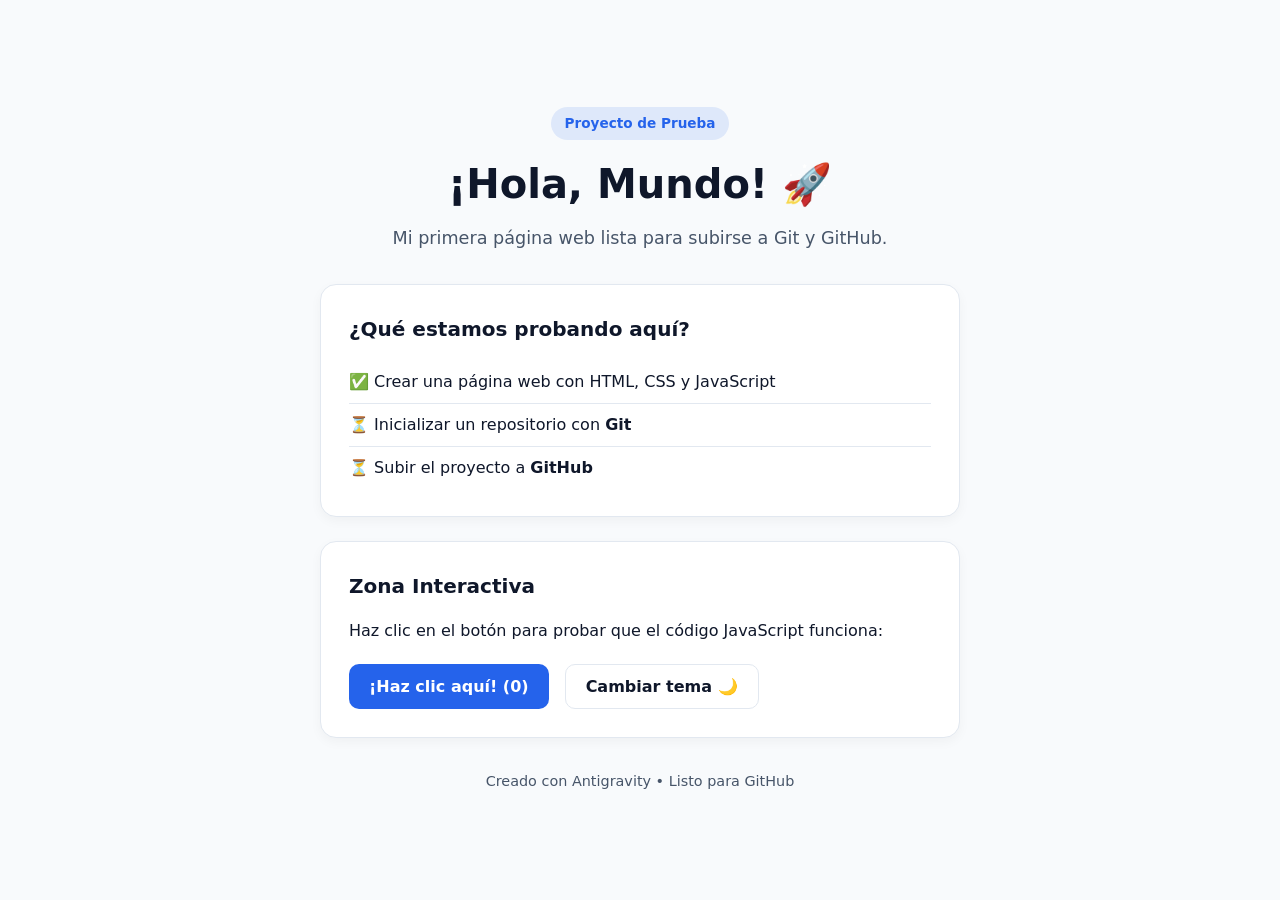
==== index.html @ d0e7d835 "Punto original: version base del proyecto" ====
<!DOCTYPE html>
<html lang="es">
<head>
    <meta charset="UTF-8">
    <meta name="viewport" content="width=device-width, initial-scale=1.0">
    <title>Mi Primera Web con GitHub</title>
    <link rel="stylesheet" href="styles.css">
</head>
<body>
    <div class="container">
        <header>
            <span class="badge">Proyecto de Prueba</span>
            <h1>¡Hola, Mundo! 🚀</h1>
            <p class="subtitle">Mi primera página web lista para subirse a Git y GitHub.</p>
        </header>

        <main>
            <div class="card">
                <h2>¿Qué estamos probando aquí?</h2>
                <ul class="checklist">
                    <li>✅ Crear una página web con HTML, CSS y JavaScript</li>
                    <li id="step-git">⏳ Inicializar un repositorio con <strong>Git</strong></li>
                    <li id="step-github">⏳ Subir el proyecto a <strong>GitHub</strong></li>
                </ul>
            </div>

            <div class="card interactive-card">
                <h2>Zona Interactiva</h2>
                <p>Haz clic en el botón para probar que el código JavaScript funciona:</p>
                <div class="counter-box">
                    <button id="click-btn" class="btn-primary">¡Haz clic aquí! (0)</button>
                    <button id="theme-btn" class="btn-secondary">Cambiar tema 🌙</button>
                </div>
                <p id="message" class="hidden"></p>
            </div>
        </main>

        <footer>
            <p>Creado con Antigravity • Listo para GitHub</p>
        </footer>
    </div>

    <script src="script.js"></script>
</body>
</html>
---- styles.css ----
:root {
    --bg-color: #f8fafc;
    --card-bg: #ffffff;
    --text-main: #0f172a;
    --text-muted: #475569;
    --accent: #2563eb;
    --accent-hover: #1d4ed8;
    --border: #e2e8f0;
}

body.dark-mode {
    --bg-color: #0f172a;
    --card-bg: #1e293b;
    --text-main: #f8fafc;
    --text-muted: #94a3b8;
    --accent: #3b82f6;
    --accent-hover: #60a5fa;
    --border: #334155;
}

* {
    box-sizing: border-box;
    margin: 0;
    padding: 0;
}

body {
    font-family: system-ui, -apple-system, BlinkMacSystemFont, 'Segoe UI', Roboto, sans-serif;
    background-color: var(--bg-color);
    color: var(--text-main);
    line-height: 1.6;
    transition: background-color 0.3s ease, color 0.3s ease;
    min-height: 100vh;
    display: flex;
    align-items: center;
    justify-content: center;
    padding: 2rem 1rem;
}

.container {
    max-width: 640px;
    width: 100%;
}

header {
    text-align: center;
    margin-bottom: 2rem;
}

.badge {
    display: inline-block;
    background-color: rgba(37, 99, 235, 0.12);
    color: var(--accent);
    font-weight: 600;
    font-size: 0.85rem;
    padding: 0.35rem 0.85rem;
    border-radius: 999px;
    margin-bottom: 0.75rem;
}

h1 {
    font-size: 2.5rem;
    margin-bottom: 0.5rem;
}

.subtitle {
    color: var(--text-muted);
    font-size: 1.1rem;
}

.card {
    background-color: var(--card-bg);
    border: 1px solid var(--border);
    border-radius: 16px;
    padding: 1.75rem;
    margin-bottom: 1.5rem;
    box-shadow: 0 4px 12px rgba(0, 0, 0, 0.04);
    transition: background-color 0.3s ease, border-color 0.3s ease;
}

h2 {
    font-size: 1.25rem;
    margin-bottom: 1rem;
}

.checklist {
    list-style: none;
}

.checklist li {
    padding: 0.5rem 0;
    border-bottom: 1px solid var(--border);
}

.checklist li:last-child {
    border-bottom: none;
}

.counter-box {
    display: flex;
    gap: 1rem;
    margin-top: 1.25rem;
    flex-wrap: wrap;
}

button {
    cursor: pointer;
    font-family: inherit;
    font-size: 1rem;
    font-weight: 600;
    padding: 0.75rem 1.25rem;
    border-radius: 10px;
    border: none;
    transition: transform 0.1s ease, background-color 0.2s ease;
}

button:active {
    transform: scale(0.97);
}

.btn-primary {
    background-color: var(--accent);
    color: #ffffff;
}

.btn-primary:hover {
    background-color: var(--accent-hover);
}

.btn-secondary {
    background-color: transparent;
    color: var(--text-main);
    border: 1px solid var(--border);
}

.btn-secondary:hover {
    background-color: rgba(148, 163, 184, 0.1);
}

#message {
    margin-top: 1rem;
    font-weight: 500;
    color: var(--accent);
}

.hidden {
    display: none;
}

footer {
    text-align: center;
    color: var(--text-muted);
    font-size: 0.9rem;
    margin-top: 2rem;
}
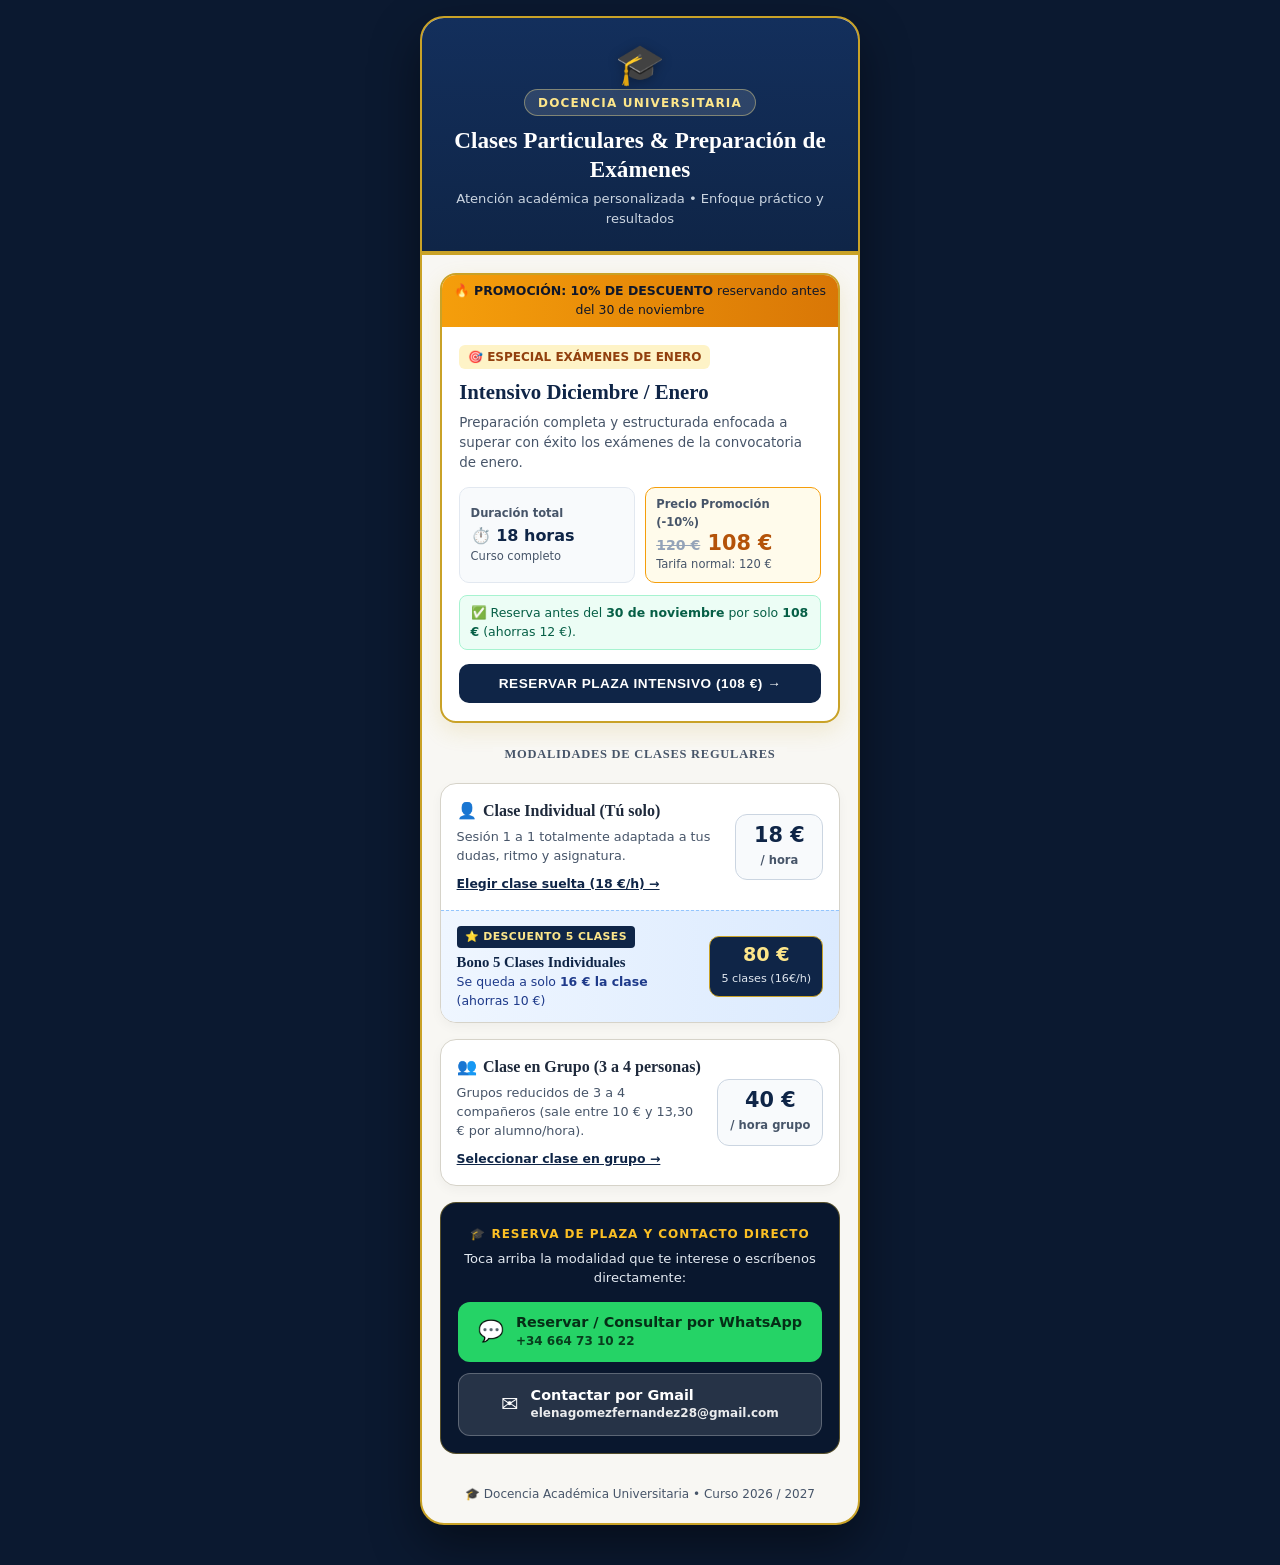
==== commit 1c4a916f: "Cartel definitivo: Intensivo Dic/Ene 120->108EUR, Bono 5 clases 80EUR, WhatsApp y Gmail" ====
--- a/index.html
+++ b/index.html
@@ -3,40 +3,135 @@
 <head>
     <meta charset="UTF-8">
     <meta name="viewport" content="width=device-width, initial-scale=1.0">
-    <title>Mi Primera Web con GitHub</title>
+    <title>Docencia Universitaria - Reserva de Clases e Intensivo Diciembre/Enero</title>
     <link rel="stylesheet" href="styles.css">
 </head>
 <body>
-    <div class="container">
-        <header>
-            <span class="badge">Proyecto de Prueba</span>
-            <h1>¡Hola, Mundo! 🚀</h1>
-            <p class="subtitle">Mi primera página web lista para subirse a Git y GitHub.</p>
+    <div class="mobile-poster">
+        <header class="academic-header">
+            <div class="cap-icon">🎓</div>
+            <div class="crest-badge">DOCENCIA UNIVERSITARIA</div>
+            <h1>Clases Particulares &amp; Preparación de Exámenes</h1>
+            <p class="header-subtitle">Atención académica personalizada • Enfoque práctico y resultados</p>
         </header>
 
-        <main>
-            <div class="card">
-                <h2>¿Qué estamos probando aquí?</h2>
-                <ul class="checklist">
-                    <li>✅ Crear una página web con HTML, CSS y JavaScript</li>
-                    <li id="step-git">⏳ Inicializar un repositorio con <strong>Git</strong></li>
-                    <li id="step-github">⏳ Subir el proyecto a <strong>GitHub</strong></li>
-                </ul>
+        <main class="poster-body">
+            <!-- OPCIÓN 1: INTENSIVO DICIEMBRE / ENERO (DESTACADO) -->
+            <section class="card featured-card" onclick="chooseModality('Curso Intensivo Diciembre/Enero (18h curso completo - 108 € con promo 10% dto.)', this)">
+                <div class="promo-ribbon">
+                    🔥 <strong>PROMOCIÓN: 10% DE DESCUENTO</strong> reservando antes del 30 de noviembre
+                </div>
+                <div class="card-inner">
+                    <span class="tag-exam">🎯 Especial Exámenes de Enero</span>
+                    <h2>Intensivo Diciembre / Enero</h2>
+                    <p class="card-desc">
+                        Preparación completa y estructurada enfocada a superar con éxito los exámenes de la convocatoria de enero.
+                    </p>
+
+                    <div class="intensive-stats">
+                        <div class="stat-box">
+                            <span class="stat-label">Duración total</span>
+                            <span class="stat-value">⏱️ 18 horas</span>
+                            <span class="stat-sub">Curso completo</span>
+                        </div>
+                        <div class="stat-box highlight-price">
+                            <span class="stat-label">Precio Promoción (-10%)</span>
+                            <div class="price-comparison">
+                                <span class="old-price">120 €</span>
+                                <span class="new-price">108 €</span>
+                            </div>
+                            <span class="stat-sub">Tarifa normal: 120 €</span>
+                        </div>
+                    </div>
+
+                    <div class="discount-note">
+                        ✅ Reserva antes del <strong>30 de noviembre</strong> por solo <strong>108 €</strong> (ahorras 12 €).
+                    </div>
+
+                    <button type="button" class="btn-reserve">
+                        Reservar Plaza Intensivo (108 €) →
+                    </button>
+                </div>
+            </section>
+
+            <div class="section-divider">
+                <span>Modalidades de Clases Regulares</span>
             </div>
 
-            <div class="card interactive-card">
-                <h2>Zona Interactiva</h2>
-                <p>Haz clic en el botón para probar que el código JavaScript funciona:</p>
-                <div class="counter-box">
-                    <button id="click-btn" class="btn-primary">¡Haz clic aquí! (0)</button>
-                    <button id="theme-btn" class="btn-secondary">Cambiar tema 🌙</button>
+            <!-- OPCIÓN 2: CLASE INDIVIDUAL + BONO 5 CLASES -->
+            <section class="card modality-card-wrapper">
+                <div class="modality-card" onclick="chooseModality('Clase Individual suelta (18 €/hora)', this.parentElement)">
+                    <div class="modality-info">
+                        <div class="modality-title">
+                            <span class="icon">👤</span>
+                            <h3>Clase Individual (Tú solo)</h3>
+                        </div>
+                        <p>Sesión 1 a 1 totalmente adaptada a tus dudas, ritmo y asignatura.</p>
+                        <span class="select-link">Elegir clase suelta (18 €/h) →</span>
+                    </div>
+                    <div class="price-badge">
+                        <span class="amount">18 €</span>
+                        <span class="per-unit">/ hora</span>
+                    </div>
                 </div>
-                <p id="message" class="hidden"></p>
-            </div>
+
+                <!-- BONO DESCUENTO 5 CLASES -->
+                <div class="pack-promo-box" onclick="chooseModality('Bono de 5 Clases Individuales por 80 € (16 €/clase)', this.parentElement)">
+                    <div class="pack-left">
+                        <span class="pack-badge">⭐ DESCUENTO 5 CLASES</span>
+                        <div class="pack-title">Bono 5 Clases Individuales</div>
+                        <div class="pack-sub">Se queda a solo <strong>16 € la clase</strong> (ahorras 10 €)</div>
+                    </div>
+                    <div class="pack-price-box">
+                        <span class="pack-total">80 €</span>
+                        <span class="pack-unit">5 clases (16€/h)</span>
+                    </div>
+                </div>
+            </section>
+
+            <!-- OPCIÓN 3: CLASE EN GRUPO -->
+            <section class="card modality-card" onclick="chooseModality('Clase en Grupo de 3 a 4 personas (40 €/hora)', this)">
+                <div class="modality-info">
+                    <div class="modality-title">
+                        <span class="icon">👥</span>
+                        <h3>Clase en Grupo (3 a 4 personas)</h3>
+                    </div>
+                    <p>Grupos reducidos de 3 a 4 compañeros (sale entre 10 € y 13,30 € por alumno/hora).</p>
+                    <span class="select-link">Seleccionar clase en grupo →</span>
+                </div>
+                <div class="price-badge">
+                    <span class="amount">40 €</span>
+                    <span class="per-unit">/ hora grupo</span>
+                </div>
+            </section>
+
+            <!-- ZONA DE CONTACTO DIRECTO (WHATSAPP Y GMAIL) -->
+            <section class="contact-box" id="contact-section">
+                <div class="contact-header">
+                    <span class="contact-eyebrow">🎓 Reserva de plaza y contacto directo</span>
+                    <p id="selected-modality-text">Toca arriba la modalidad que te interese o escríbenos directamente:</p>
+                </div>
+
+                <a id="whatsapp-btn" href="https://wa.me/34664731022?text=Hola%20Elena,%20he%20escaneado%20el%20c%C3%B3digo%20QR%20y%20quiero%20informaci%C3%B3n%20sobre%20las%20clases." target="_blank" rel="noopener noreferrer" class="btn-contact btn-whatsapp">
+                    <span class="btn-icon">💬</span>
+                    <div>
+                        <div class="btn-main-text">Reservar / Consultar por WhatsApp</div>
+                        <div class="btn-sub-text">+34 664 73 10 22</div>
+                    </div>
+                </a>
+
+                <a id="gmail-btn" href="mailto:elenagomezfernandez28@gmail.com?subject=Reserva%20de%20Clases%20Universitarias&body=Hola%20Elena,%20he%20escaneado%20el%20c%C3%B3digo%20QR%20y%20me%20gustar%C3%ADa%20solicitar%20informaci%C3%B3n%20sobre%20las%20clases." class="btn-contact btn-gmail">
+                    <span class="btn-icon">✉️</span>
+                    <div>
+                        <div class="btn-main-text">Contactar por Gmail</div>
+                        <div class="btn-sub-text">elenagomezfernandez28@gmail.com</div>
+                    </div>
+                </a>
+            </section>
         </main>
 
-        <footer>
-            <p>Creado con Antigravity • Listo para GitHub</p>
+        <footer class="academic-footer">
+            <p>🎓 Docencia Académica Universitaria • Curso 2026 / 2027</p>
         </footer>
     </div>
 
--- a/styles.css
+++ b/styles.css
@@ -1,21 +1,14 @@
 :root {
-    --bg-color: #f8fafc;
+    --primary-academic: #0f2547;
+    --primary-dark: #09172e;
+    --gold-accent: #c9a227;
+    --gold-light: #fef3c7;
+    --bg-page: #0b1930;
+    --bg-poster: #f8f7f3;
     --card-bg: #ffffff;
-    --text-main: #0f172a;
+    --text-main: #1e293b;
     --text-muted: #475569;
-    --accent: #2563eb;
-    --accent-hover: #1d4ed8;
-    --border: #e2e8f0;
-}
-
-body.dark-mode {
-    --bg-color: #0f172a;
-    --card-bg: #1e293b;
-    --text-main: #f8fafc;
-    --text-muted: #94a3b8;
-    --accent: #3b82f6;
-    --accent-hover: #60a5fa;
-    --border: #334155;
+    --border-color: #d6d3c9;
 }
 
 * {
@@ -25,131 +18,436 @@
 }
 
 body {
-    font-family: system-ui, -apple-system, BlinkMacSystemFont, 'Segoe UI', Roboto, sans-serif;
-    background-color: var(--bg-color);
+    font-family: 'Segoe UI', system-ui, -apple-system, sans-serif;
+    background-color: var(--bg-page);
     color: var(--text-main);
-    line-height: 1.6;
-    transition: background-color 0.3s ease, color 0.3s ease;
+    line-height: 1.5;
+    padding: 1rem 0.5rem 2.5rem;
     min-height: 100vh;
+}
+
+/* Contenedor tipo cartel móvil */
+.mobile-poster {
+    max-width: 440px;
+    margin: 0 auto;
+    background-color: var(--bg-poster);
+    border-radius: 24px;
+    overflow: hidden;
+    box-shadow: 0 20px 50px rgba(0, 0, 0, 0.45);
+    border: 2px solid var(--gold-accent);
+}
+
+.academic-header {
+    background: linear-gradient(180deg, #132f5c 0%, #0f2547 100%);
+    color: #ffffff;
+    text-align: center;
+    padding: 1.6rem 1.25rem 1.4rem;
+    border-bottom: 4px solid var(--gold-accent);
+}
+
+.cap-icon {
+    font-size: 2.5rem;
+    line-height: 1;
+    margin-bottom: 0.35rem;
+    filter: drop-shadow(0 2px 6px rgba(0,0,0,0.3));
+}
+
+.crest-badge {
+    display: inline-block;
+    background: rgba(255, 255, 255, 0.12);
+    border: 1px solid rgba(253, 230, 138, 0.4);
+    color: #fde68a;
+    font-size: 0.75rem;
+    font-weight: 700;
+    letter-spacing: 0.1em;
+    padding: 0.22rem 0.8rem;
+    border-radius: 999px;
+    margin-bottom: 0.6rem;
+}
+
+.academic-header h1 {
+    font-family: Georgia, 'Times New Roman', serif;
+    font-size: 1.45rem;
+    line-height: 1.25;
+    margin-bottom: 0.35rem;
+}
+
+.header-subtitle {
+    font-size: 0.82rem;
+    color: #cbd5e1;
+}
+
+.poster-body {
+    padding: 1.1rem;
+    display: flex;
+    flex-direction: column;
+    gap: 1rem;
+}
+
+.card {
+    background: var(--card-bg);
+    border-radius: 16px;
+    border: 1px solid var(--border-color);
+    box-shadow: 0 4px 12px rgba(0, 0, 0, 0.04);
+    overflow: hidden;
+    transition: transform 0.15s ease, box-shadow 0.2s ease, border-color 0.2s ease;
+}
+
+.card.selected-card {
+    border: 2px solid var(--primary-academic);
+    box-shadow: 0 0 0 3px rgba(15, 37, 71, 0.22);
+}
+
+.featured-card {
+    border: 2px solid var(--gold-accent);
+    box-shadow: 0 8px 22px rgba(201, 162, 39, 0.16);
+    cursor: pointer;
+}
+
+.promo-ribbon {
+    background: linear-gradient(90deg, #f59e0b, #d97706);
+    color: #0f172a;
+    font-size: 0.78rem;
+    text-align: center;
+    padding: 0.45rem 0.75rem;
+}
+
+.card-inner {
+    padding: 1.1rem;
+}
+
+.tag-exam {
+    display: inline-block;
+    background: var(--gold-light);
+    color: #92400e;
+    font-size: 0.75rem;
+    font-weight: 700;
+    text-transform: uppercase;
+    padding: 0.2rem 0.55rem;
+    border-radius: 6px;
+    margin-bottom: 0.4rem;
+}
+
+.featured-card h2 {
+    font-family: Georgia, 'Times New Roman', serif;
+    font-size: 1.3rem;
+    color: var(--primary-academic);
+    margin-bottom: 0.35rem;
+}
+
+.card-desc {
+    font-size: 0.84rem;
+    color: var(--text-muted);
+    margin-bottom: 0.85rem;
+}
+
+.intensive-stats {
+    display: grid;
+    grid-template-columns: 1fr 1fr;
+    gap: 0.6rem;
+    margin-bottom: 0.75rem;
+}
+
+.stat-box {
+    background: #f8fafc;
+    border: 1px solid #e2e8f0;
+    border-radius: 10px;
+    padding: 0.55rem 0.65rem;
+    display: flex;
+    flex-direction: column;
+    justify-content: center;
+}
+
+.stat-box.highlight-price {
+    background: #fffbeb;
+    border-color: #f59e0b;
+}
+
+.stat-label {
+    display: block;
+    font-size: 0.72rem;
+    color: var(--text-muted);
+    font-weight: 600;
+}
+
+.stat-value {
+    font-size: 1rem;
+    font-weight: 800;
+    color: var(--primary-academic);
+    margin-top: 0.1rem;
+}
+
+.stat-sub {
+    font-size: 0.72rem;
+    color: var(--text-muted);
+}
+
+.price-comparison {
+    display: flex;
+    align-items: baseline;
+    gap: 0.45rem;
+    margin-top: 0.05rem;
+}
+
+.old-price {
+    font-size: 0.88rem;
+    color: #94a3b8;
+    text-decoration: line-through;
+    font-weight: 600;
+}
+
+.new-price {
+    font-size: 1.3rem;
+    font-weight: 900;
+    color: #b45309;
+    line-height: 1.1;
+}
+
+.discount-note {
+    background: #ecfdf5;
+    border: 1px solid #a7f3d0;
+    color: #065f46;
+    font-size: 0.78rem;
+    padding: 0.5rem 0.65rem;
+    border-radius: 8px;
+    margin-bottom: 0.85rem;
+}
+
+.btn-reserve {
+    width: 100%;
+    background-color: var(--primary-academic);
+    color: #ffffff;
+    border: none;
+    border-radius: 10px;
+    padding: 0.75rem 1rem;
+    font-size: 0.85rem;
+    font-weight: 700;
+    text-transform: uppercase;
+    letter-spacing: 0.04em;
+    cursor: pointer;
+}
+
+.section-divider {
+    text-align: center;
+    margin: 0.15rem 0;
+}
+
+.section-divider span {
+    background: var(--bg-poster);
+    padding: 0 0.75rem;
+    font-family: Georgia, serif;
+    font-size: 0.78rem;
+    font-weight: 700;
+    text-transform: uppercase;
+    letter-spacing: 0.06em;
+    color: var(--text-muted);
+}
+
+.modality-card-wrapper {
+    display: flex;
+    flex-direction: column;
+}
+
+.modality-card {
+    padding: 0.95rem 1rem;
+    display: flex;
+    align-items: center;
+    justify-content: space-between;
+    gap: 0.85rem;
+    cursor: pointer;
+}
+
+.modality-title {
+    display: flex;
+    align-items: center;
+    gap: 0.4rem;
+    margin-bottom: 0.2rem;
+}
+
+.modality-title h3 {
+    font-family: Georgia, 'Times New Roman', serif;
+    font-size: 1rem;
+    color: var(--text-main);
+}
+
+.modality-info p {
+    font-size: 0.8rem;
+    color: var(--text-muted);
+    margin-bottom: 0.35rem;
+}
+
+.select-link {
+    font-size: 0.78rem;
+    font-weight: 700;
+    color: var(--primary-academic);
+    text-decoration: underline;
+}
+
+.price-badge {
+    background: #f8fafc;
+    border: 1px solid #cbd5e1;
+    border-radius: 12px;
+    padding: 0.55rem 0.75rem;
+    text-align: center;
+    min-width: 88px;
+    flex-shrink: 0;
+}
+
+.price-badge .amount {
+    display: block;
+    font-size: 1.3rem;
+    font-weight: 800;
+    color: var(--primary-academic);
+    line-height: 1.1;
+}
+
+.price-badge .per-unit {
+    font-size: 0.72rem;
+    color: var(--text-muted);
+    font-weight: 600;
+}
+
+/* Bono 5 clases por 80€ (16€/clase) */
+.pack-promo-box {
+    background: linear-gradient(90deg, #eff6ff 0%, #dbeafe 100%);
+    border-top: 1px dashed #93c5fd;
+    padding: 0.75rem 1rem;
+    display: flex;
+    align-items: center;
+    justify-content: space-between;
+    gap: 0.75rem;
+    cursor: pointer;
+    transition: background-color 0.2s ease;
+}
+
+.pack-promo-box:hover {
+    background: #dbeafe;
+}
+
+.pack-badge {
+    display: inline-block;
+    background: var(--primary-academic);
+    color: #fde68a;
+    font-size: 0.68rem;
+    font-weight: 800;
+    padding: 0.15rem 0.5rem;
+    border-radius: 4px;
+    letter-spacing: 0.04em;
+    margin-bottom: 0.2rem;
+}
+
+.pack-title {
+    font-family: Georgia, serif;
+    font-size: 0.92rem;
+    font-weight: 700;
+    color: var(--primary-academic);
+}
+
+.pack-sub {
+    font-size: 0.78rem;
+    color: #1e3a8a;
+}
+
+.pack-price-box {
+    background: var(--primary-academic);
+    color: #ffffff;
+    border-radius: 10px;
+    padding: 0.45rem 0.7rem;
+    text-align: center;
+    min-width: 88px;
+    flex-shrink: 0;
+    border: 1px solid var(--gold-accent);
+}
+
+.pack-total {
+    display: block;
+    font-size: 1.2rem;
+    font-weight: 800;
+    color: #fde68a;
+    line-height: 1.1;
+}
+
+.pack-unit {
+    font-size: 0.7rem;
+    color: #e2e8f0;
+}
+
+/* Caja de Contacto */
+.contact-box {
+    background: var(--primary-dark);
+    color: #ffffff;
+    border-radius: 16px;
+    padding: 1.1rem;
+    display: flex;
+    flex-direction: column;
+    gap: 0.65rem;
+    border: 1px solid rgba(201, 162, 39, 0.4);
+}
+
+.contact-header {
+    text-align: center;
+    margin-bottom: 0.2rem;
+}
+
+.contact-eyebrow {
+    font-size: 0.75rem;
+    font-weight: 700;
+    text-transform: uppercase;
+    letter-spacing: 0.08em;
+    color: #fbbf24;
+}
+
+#selected-modality-text {
+    font-size: 0.82rem;
+    color: #e2e8f0;
+    margin-top: 0.25rem;
+}
+
+.btn-contact {
     display: flex;
     align-items: center;
     justify-content: center;
-    padding: 2rem 1rem;
-}
-
-.container {
-    max-width: 640px;
-    width: 100%;
-}
-
-header {
-    text-align: center;
-    margin-bottom: 2rem;
-}
-
-.badge {
-    display: inline-block;
-    background-color: rgba(37, 99, 235, 0.12);
-    color: var(--accent);
+    gap: 0.75rem;
+    text-decoration: none;
+    padding: 0.8rem 1rem;
+    border-radius: 12px;
+    transition: transform 0.1s ease;
+}
+
+.btn-contact:active {
+    transform: scale(0.98);
+}
+
+.btn-whatsapp {
+    background: #25D366;
+    color: #052e16;
+    font-weight: 800;
+}
+
+.btn-gmail {
+    background: rgba(255, 255, 255, 0.12);
+    color: #ffffff;
+    border: 1px solid rgba(255, 255, 255, 0.25);
     font-weight: 600;
-    font-size: 0.85rem;
-    padding: 0.35rem 0.85rem;
-    border-radius: 999px;
-    margin-bottom: 0.75rem;
-}
-
-h1 {
-    font-size: 2.5rem;
-    margin-bottom: 0.5rem;
-}
-
-.subtitle {
-    color: var(--text-muted);
-    font-size: 1.1rem;
-}
-
-.card {
-    background-color: var(--card-bg);
-    border: 1px solid var(--border);
-    border-radius: 16px;
-    padding: 1.75rem;
-    margin-bottom: 1.5rem;
-    box-shadow: 0 4px 12px rgba(0, 0, 0, 0.04);
-    transition: background-color 0.3s ease, border-color 0.3s ease;
-}
-
-h2 {
-    font-size: 1.25rem;
-    margin-bottom: 1rem;
-}
-
-.checklist {
-    list-style: none;
-}
-
-.checklist li {
-    padding: 0.5rem 0;
-    border-bottom: 1px solid var(--border);
-}
-
-.checklist li:last-child {
-    border-bottom: none;
-}
-
-.counter-box {
-    display: flex;
-    gap: 1rem;
-    margin-top: 1.25rem;
-    flex-wrap: wrap;
-}
-
-button {
-    cursor: pointer;
-    font-family: inherit;
-    font-size: 1rem;
-    font-weight: 600;
-    padding: 0.75rem 1.25rem;
-    border-radius: 10px;
-    border: none;
-    transition: transform 0.1s ease, background-color 0.2s ease;
-}
-
-button:active {
-    transform: scale(0.97);
-}
-
-.btn-primary {
-    background-color: var(--accent);
-    color: #ffffff;
-}
-
-.btn-primary:hover {
-    background-color: var(--accent-hover);
-}
-
-.btn-secondary {
-    background-color: transparent;
-    color: var(--text-main);
-    border: 1px solid var(--border);
-}
-
-.btn-secondary:hover {
-    background-color: rgba(148, 163, 184, 0.1);
-}
-
-#message {
-    margin-top: 1rem;
-    font-weight: 500;
-    color: var(--accent);
-}
-
-.hidden {
-    display: none;
-}
-
-footer {
-    text-align: center;
-    color: var(--text-muted);
+}
+
+.btn-icon {
+    font-size: 1.3rem;
+}
+
+.btn-main-text {
     font-size: 0.9rem;
-    margin-top: 2rem;
-}
+    line-height: 1.2;
+}
+
+.btn-sub-text {
+    font-size: 0.75rem;
+    opacity: 0.9;
+}
+
+.academic-footer {
+    text-align: center;
+    font-size: 0.75rem;
+    color: var(--text-muted);
+    padding: 0.85rem 1rem 1.25rem;
+}
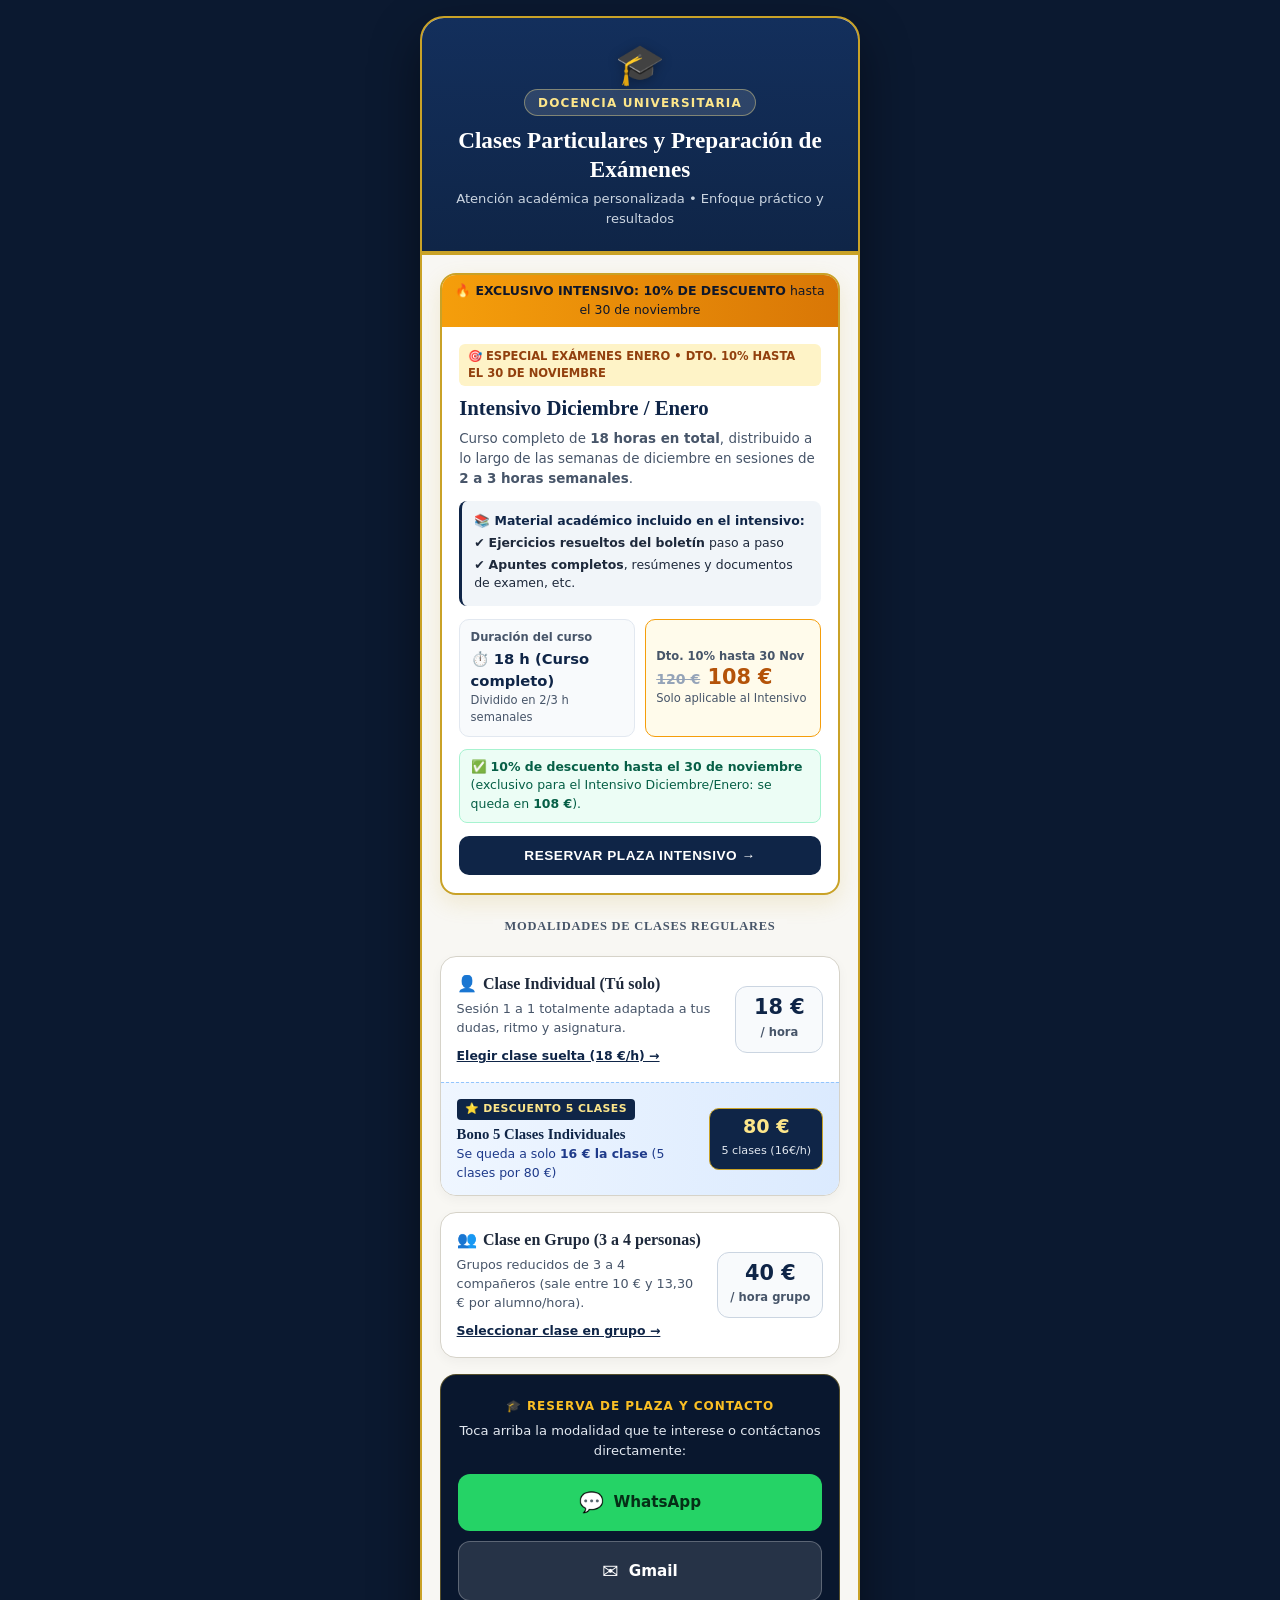
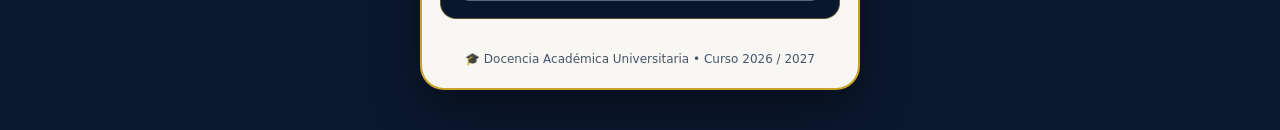
==== commit 888ee8c1: "Actualizado texto del cartel: y normal, 10% exclusivo intensivo con detalles y botones limpios" ====
--- a/index.html
+++ b/index.html
@@ -3,7 +3,7 @@
 <head>
     <meta charset="UTF-8">
     <meta name="viewport" content="width=device-width, initial-scale=1.0">
-    <title>Docencia Universitaria - Reserva de Clases e Intensivo Diciembre/Enero</title>
+    <title>Docencia Universitaria - Clases Particulares y Preparación de Exámenes</title>
     <link rel="stylesheet" href="styles.css">
 </head>
 <body>
@@ -11,45 +11,53 @@
         <header class="academic-header">
             <div class="cap-icon">🎓</div>
             <div class="crest-badge">DOCENCIA UNIVERSITARIA</div>
-            <h1>Clases Particulares &amp; Preparación de Exámenes</h1>
+            <h1>Clases Particulares y Preparación de Exámenes</h1>
             <p class="header-subtitle">Atención académica personalizada • Enfoque práctico y resultados</p>
         </header>
 
         <main class="poster-body">
             <!-- OPCIÓN 1: INTENSIVO DICIEMBRE / ENERO (DESTACADO) -->
-            <section class="card featured-card" onclick="chooseModality('Curso Intensivo Diciembre/Enero (18h curso completo - 108 € con promo 10% dto.)', this)">
+            <section class="card featured-card" onclick="chooseModality('Curso Intensivo Diciembre/Enero (18h curso completo - 108 € con dto. 10%)', this)">
                 <div class="promo-ribbon">
-                    🔥 <strong>PROMOCIÓN: 10% DE DESCUENTO</strong> reservando antes del 30 de noviembre
+                    🔥 <strong>EXCLUSIVO INTENSIVO: 10% DE DESCUENTO</strong> hasta el 30 de noviembre
                 </div>
                 <div class="card-inner">
-                    <span class="tag-exam">🎯 Especial Exámenes de Enero</span>
+                    <span class="tag-exam">🎯 Especial Exámenes Enero • Dto. 10% hasta el 30 de noviembre</span>
                     <h2>Intensivo Diciembre / Enero</h2>
                     <p class="card-desc">
-                        Preparación completa y estructurada enfocada a superar con éxito los exámenes de la convocatoria de enero.
+                        Curso completo de <strong>18 horas en total</strong>, distribuido a lo largo de las semanas de diciembre en sesiones de <strong>2 a 3 horas semanales</strong>.
                     </p>
+
+                    <div class="included-material">
+                        <div class="material-title">📚 Material académico incluido en el intensivo:</div>
+                        <ul class="material-list">
+                            <li>✔️ <strong>Ejercicios resueltos del boletín</strong> paso a paso</li>
+                            <li>✔️ <strong>Apuntes completos</strong>, resúmenes y documentos de examen, etc.</li>
+                        </ul>
+                    </div>
 
                     <div class="intensive-stats">
                         <div class="stat-box">
-                            <span class="stat-label">Duración total</span>
-                            <span class="stat-value">⏱️ 18 horas</span>
-                            <span class="stat-sub">Curso completo</span>
+                            <span class="stat-label">Duración del curso</span>
+                            <span class="stat-value">⏱️ 18 h (Curso completo)</span>
+                            <span class="stat-sub">Dividido en 2/3 h semanales</span>
                         </div>
                         <div class="stat-box highlight-price">
-                            <span class="stat-label">Precio Promoción (-10%)</span>
+                            <span class="stat-label">Dto. 10% hasta 30 Nov</span>
                             <div class="price-comparison">
                                 <span class="old-price">120 €</span>
                                 <span class="new-price">108 €</span>
                             </div>
-                            <span class="stat-sub">Tarifa normal: 120 €</span>
+                            <span class="stat-sub">Solo aplicable al Intensivo</span>
                         </div>
                     </div>
 
                     <div class="discount-note">
-                        ✅ Reserva antes del <strong>30 de noviembre</strong> por solo <strong>108 €</strong> (ahorras 12 €).
+                        ✅ <strong>10% de descuento hasta el 30 de noviembre</strong> (exclusivo para el Intensivo Diciembre/Enero: se queda en <strong>108 €</strong>).
                     </div>
 
                     <button type="button" class="btn-reserve">
-                        Reservar Plaza Intensivo (108 €) →
+                        Reservar Plaza Intensivo →
                     </button>
                 </div>
             </section>
@@ -80,7 +88,7 @@
                     <div class="pack-left">
                         <span class="pack-badge">⭐ DESCUENTO 5 CLASES</span>
                         <div class="pack-title">Bono 5 Clases Individuales</div>
-                        <div class="pack-sub">Se queda a solo <strong>16 € la clase</strong> (ahorras 10 €)</div>
+                        <div class="pack-sub">Se queda a solo <strong>16 € la clase</strong> (5 clases por 80 €)</div>
                     </div>
                     <div class="pack-price-box">
                         <span class="pack-total">80 €</span>
@@ -105,27 +113,21 @@
                 </div>
             </section>
 
-            <!-- ZONA DE CONTACTO DIRECTO (WHATSAPP Y GMAIL) -->
+            <!-- ZONA DE CONTACTO DIRECTO (SOLO WHATSAPP Y GMAIL LIMPIOS) -->
             <section class="contact-box" id="contact-section">
                 <div class="contact-header">
-                    <span class="contact-eyebrow">🎓 Reserva de plaza y contacto directo</span>
-                    <p id="selected-modality-text">Toca arriba la modalidad que te interese o escríbenos directamente:</p>
+                    <span class="contact-eyebrow">🎓 Reserva de plaza y contacto</span>
+                    <p id="selected-modality-text">Toca arriba la modalidad que te interese o contáctanos directamente:</p>
                 </div>
 
-                <a id="whatsapp-btn" href="https://wa.me/34664731022?text=Hola%20Elena,%20he%20escaneado%20el%20c%C3%B3digo%20QR%20y%20quiero%20informaci%C3%B3n%20sobre%20las%20clases." target="_blank" rel="noopener noreferrer" class="btn-contact btn-whatsapp">
+                <a id="whatsapp-btn" href="https://wa.me/34664731022?text=Hola,%20he%20escaneado%20el%20c%C3%B3digo%20QR%20y%20quiero%20informaci%C3%B3n%20sobre%20las%20clases." target="_blank" rel="noopener noreferrer" class="btn-contact btn-whatsapp">
                     <span class="btn-icon">💬</span>
-                    <div>
-                        <div class="btn-main-text">Reservar / Consultar por WhatsApp</div>
-                        <div class="btn-sub-text">+34 664 73 10 22</div>
-                    </div>
+                    <span class="btn-main-text">WhatsApp</span>
                 </a>
 
-                <a id="gmail-btn" href="mailto:elenagomezfernandez28@gmail.com?subject=Reserva%20de%20Clases%20Universitarias&body=Hola%20Elena,%20he%20escaneado%20el%20c%C3%B3digo%20QR%20y%20me%20gustar%C3%ADa%20solicitar%20informaci%C3%B3n%20sobre%20las%20clases." class="btn-contact btn-gmail">
+                <a id="gmail-btn" href="mailto:elenagomezfernandez28@gmail.com?subject=Reserva%20de%20Clases%20Universitarias&body=Hola,%20he%20escaneado%20el%20c%C3%B3digo%20QR%20y%20me%20gustar%C3%ADa%20solicitar%20informaci%C3%B3n%20sobre%20las%20clases." class="btn-contact btn-gmail">
                     <span class="btn-icon">✉️</span>
-                    <div>
-                        <div class="btn-main-text">Contactar por Gmail</div>
-                        <div class="btn-sub-text">elenagomezfernandez28@gmail.com</div>
-                    </div>
+                    <span class="btn-main-text">Gmail</span>
                 </a>
             </section>
         </main>
--- a/styles.css
+++ b/styles.css
@@ -120,10 +120,10 @@
     display: inline-block;
     background: var(--gold-light);
     color: #92400e;
-    font-size: 0.75rem;
+    font-size: 0.72rem;
     font-weight: 700;
     text-transform: uppercase;
-    padding: 0.2rem 0.55rem;
+    padding: 0.22rem 0.55rem;
     border-radius: 6px;
     margin-bottom: 0.4rem;
 }
@@ -138,7 +138,32 @@
 .card-desc {
     font-size: 0.84rem;
     color: var(--text-muted);
+    margin-bottom: 0.75rem;
+}
+
+.included-material {
+    background: #f1f5f9;
+    border-left: 3px solid var(--primary-academic);
+    border-radius: 8px;
+    padding: 0.65rem 0.75rem;
     margin-bottom: 0.85rem;
+}
+
+.material-title {
+    font-size: 0.78rem;
+    font-weight: 700;
+    color: var(--primary-academic);
+    margin-bottom: 0.25rem;
+}
+
+.material-list {
+    list-style: none;
+    font-size: 0.78rem;
+    color: var(--text-main);
+}
+
+.material-list li {
+    margin-bottom: 0.15rem;
 }
 
 .intensive-stats {
@@ -171,7 +196,7 @@
 }
 
 .stat-value {
-    font-size: 1rem;
+    font-size: 0.92rem;
     font-weight: 800;
     color: var(--primary-academic);
     margin-top: 0.1rem;
@@ -407,9 +432,9 @@
     display: flex;
     align-items: center;
     justify-content: center;
-    gap: 0.75rem;
+    gap: 0.6rem;
     text-decoration: none;
-    padding: 0.8rem 1rem;
+    padding: 0.85rem 1rem;
     border-radius: 12px;
     transition: transform 0.1s ease;
 }
@@ -428,26 +453,21 @@
     background: rgba(255, 255, 255, 0.12);
     color: #ffffff;
     border: 1px solid rgba(255, 255, 255, 0.25);
-    font-weight: 600;
+    font-weight: 700;
 }
 
 .btn-icon {
-    font-size: 1.3rem;
+    font-size: 1.25rem;
 }
 
 .btn-main-text {
-    font-size: 0.9rem;
+    font-size: 0.95rem;
     line-height: 1.2;
 }
 
-.btn-sub-text {
+.academic-footer {
+    text-align: center;
     font-size: 0.75rem;
-    opacity: 0.9;
-}
-
-.academic-footer {
-    text-align: center;
-    font-size: 0.75rem;
     color: var(--text-muted);
     padding: 0.85rem 1rem 1.25rem;
 }
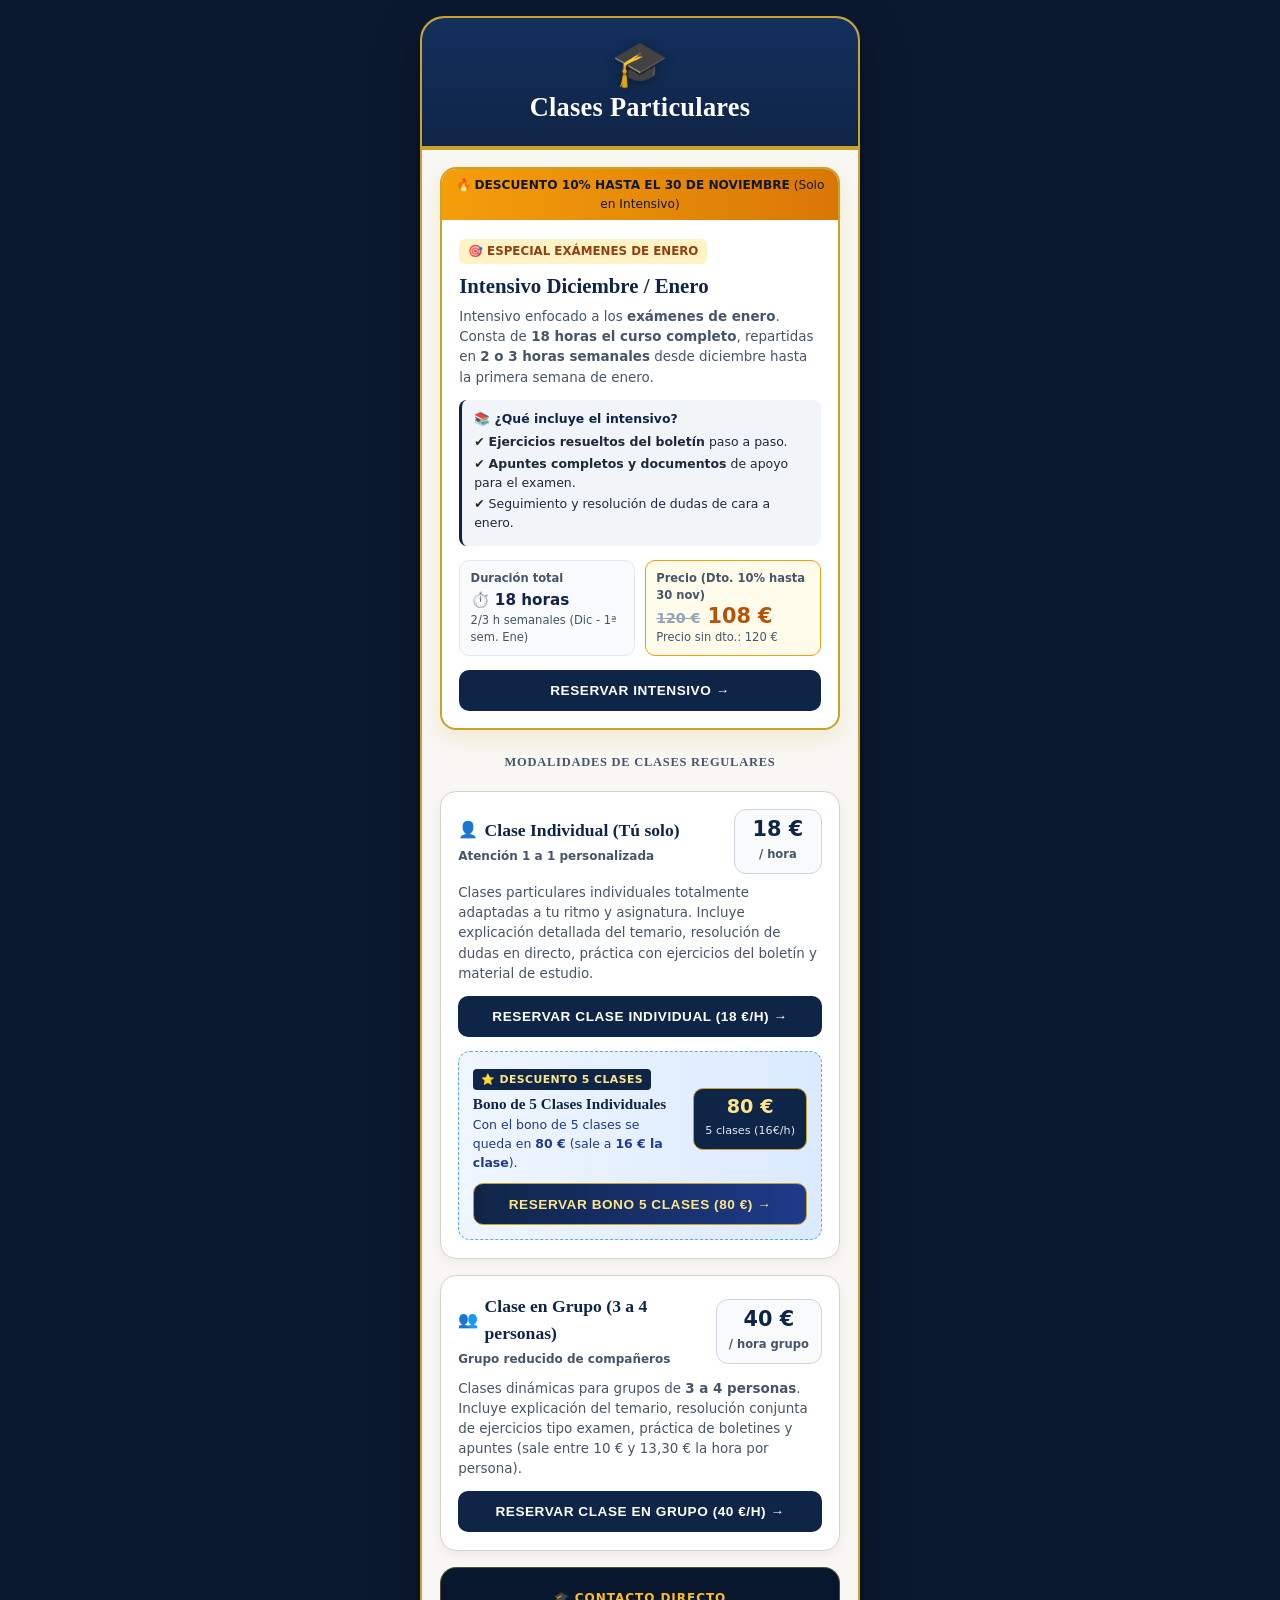
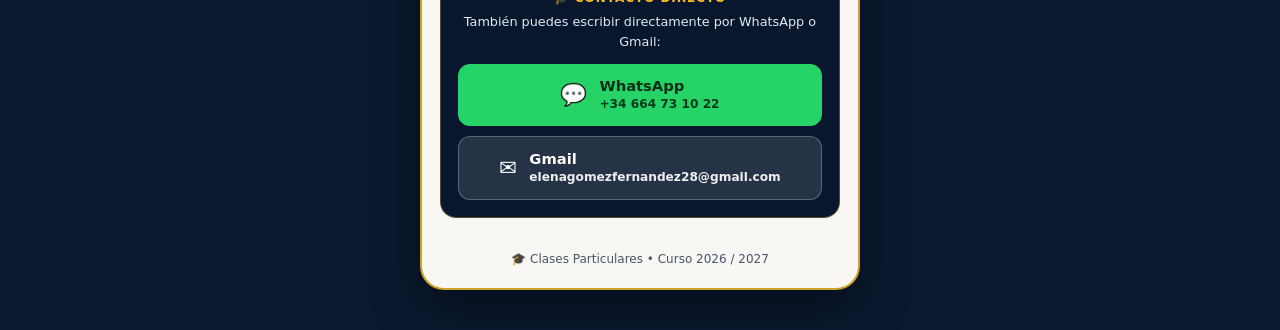
==== commit f114a82f: "Actualizado texto del cartel: y normal, 10% exclusivo intensivo con detalles y botones limpios" ====
--- a/index.html
+++ b/index.html
@@ -3,61 +3,59 @@
 <head>
     <meta charset="UTF-8">
     <meta name="viewport" content="width=device-width, initial-scale=1.0">
-    <title>Docencia Universitaria - Clases Particulares y Preparación de Exámenes</title>
+    <title>Clases Particulares</title>
     <link rel="stylesheet" href="styles.css">
 </head>
 <body>
     <div class="mobile-poster">
+        <!-- CABECERA: SOLO SOMBRERITO Y CLASES PARTICULARES -->
         <header class="academic-header">
             <div class="cap-icon">🎓</div>
-            <div class="crest-badge">DOCENCIA UNIVERSITARIA</div>
-            <h1>Clases Particulares y Preparación de Exámenes</h1>
-            <p class="header-subtitle">Atención académica personalizada • Enfoque práctico y resultados</p>
+            <h1>Clases Particulares</h1>
         </header>
 
-        <main class="poster-body">
-            <!-- OPCIÓN 1: INTENSIVO DICIEMBRE / ENERO (DESTACADO) -->
-            <section class="card featured-card" onclick="chooseModality('Curso Intensivo Diciembre/Enero (18h curso completo - 108 € con dto. 10%)', this)">
+        <!-- VISTA 1: CARTEL PRINCIPAL CON LAS 3 MODALIDADES -->
+        <main class="poster-body" id="main-view">
+
+            <!-- OPCIÓN 1: INTENSIVO DICIEMBRE / ENERO -->
+            <section class="card featured-card">
                 <div class="promo-ribbon">
-                    🔥 <strong>EXCLUSIVO INTENSIVO: 10% DE DESCUENTO</strong> hasta el 30 de noviembre
-                </div>
-                <div class="card-inner">
-                    <span class="tag-exam">🎯 Especial Exámenes Enero • Dto. 10% hasta el 30 de noviembre</span>
+                    🔥 <strong>DESCUENTO 10% HASTA EL 30 DE NOVIEMBRE</strong> (Solo en Intensivo)
+                </div>
+                <div class="card-inner">
+                    <span class="tag-exam">🎯 Especial Exámenes de Enero</span>
                     <h2>Intensivo Diciembre / Enero</h2>
                     <p class="card-desc">
-                        Curso completo de <strong>18 horas en total</strong>, distribuido a lo largo de las semanas de diciembre en sesiones de <strong>2 a 3 horas semanales</strong>.
+                        Intensivo enfocado a los <strong>exámenes de enero</strong>. Consta de <strong>18 horas el curso completo</strong>, repartidas en <strong>2 o 3 horas semanales</strong> desde diciembre hasta la primera semana de enero.
                     </p>
 
                     <div class="included-material">
-                        <div class="material-title">📚 Material académico incluido en el intensivo:</div>
+                        <div class="material-title">📚 ¿Qué incluye el intensivo?</div>
                         <ul class="material-list">
-                            <li>✔️ <strong>Ejercicios resueltos del boletín</strong> paso a paso</li>
-                            <li>✔️ <strong>Apuntes completos</strong>, resúmenes y documentos de examen, etc.</li>
+                            <li>✔️ <strong>Ejercicios resueltos del boletín</strong> paso a paso.</li>
+                            <li>✔️ <strong>Apuntes completos y documentos</strong> de apoyo para el examen.</li>
+                            <li>✔️ Seguimiento y resolución de dudas de cara a enero.</li>
                         </ul>
                     </div>
 
                     <div class="intensive-stats">
                         <div class="stat-box">
-                            <span class="stat-label">Duración del curso</span>
-                            <span class="stat-value">⏱️ 18 h (Curso completo)</span>
-                            <span class="stat-sub">Dividido en 2/3 h semanales</span>
+                            <span class="stat-label">Duración total</span>
+                            <span class="stat-value">⏱️ 18 horas</span>
+                            <span class="stat-sub">2/3 h semanales (Dic - 1ª sem. Ene)</span>
                         </div>
                         <div class="stat-box highlight-price">
-                            <span class="stat-label">Dto. 10% hasta 30 Nov</span>
+                            <span class="stat-label">Precio (Dto. 10% hasta 30 nov)</span>
                             <div class="price-comparison">
                                 <span class="old-price">120 €</span>
                                 <span class="new-price">108 €</span>
                             </div>
-                            <span class="stat-sub">Solo aplicable al Intensivo</span>
-                        </div>
-                    </div>
-
-                    <div class="discount-note">
-                        ✅ <strong>10% de descuento hasta el 30 de noviembre</strong> (exclusivo para el Intensivo Diciembre/Enero: se queda en <strong>108 €</strong>).
-                    </div>
-
-                    <button type="button" class="btn-reserve">
-                        Reservar Plaza Intensivo →
+                            <span class="stat-sub">Precio sin dto.: 120 €</span>
+                        </div>
+                    </div>
+
+                    <button type="button" class="btn-reserve" onclick="openReservationStep('Intensivo Diciembre/Enero (Exámenes de Enero)', '18 horas curso completo (2 o 3 horas semanales desde diciembre hasta la primera semana de enero). Incluye ejercicios resueltos del boletín, apuntes y documentos.', '108 € con el 10% de descuento reservando antes del 30 de noviembre (Precio normal: 120 €)')">
+                        Reservar Intensivo →
                     </button>
                 </div>
             </section>
@@ -67,73 +65,178 @@
             </div>
 
             <!-- OPCIÓN 2: CLASE INDIVIDUAL + BONO 5 CLASES -->
-            <section class="card modality-card-wrapper">
-                <div class="modality-card" onclick="chooseModality('Clase Individual suelta (18 €/hora)', this.parentElement)">
-                    <div class="modality-info">
-                        <div class="modality-title">
-                            <span class="icon">👤</span>
-                            <h3>Clase Individual (Tú solo)</h3>
-                        </div>
-                        <p>Sesión 1 a 1 totalmente adaptada a tus dudas, ritmo y asignatura.</p>
-                        <span class="select-link">Elegir clase suelta (18 €/h) →</span>
-                    </div>
-                    <div class="price-badge">
-                        <span class="amount">18 €</span>
-                        <span class="per-unit">/ hora</span>
-                    </div>
-                </div>
-
-                <!-- BONO DESCUENTO 5 CLASES -->
-                <div class="pack-promo-box" onclick="chooseModality('Bono de 5 Clases Individuales por 80 € (16 €/clase)', this.parentElement)">
-                    <div class="pack-left">
-                        <span class="pack-badge">⭐ DESCUENTO 5 CLASES</span>
-                        <div class="pack-title">Bono 5 Clases Individuales</div>
-                        <div class="pack-sub">Se queda a solo <strong>16 € la clase</strong> (5 clases por 80 €)</div>
-                    </div>
-                    <div class="pack-price-box">
-                        <span class="pack-total">80 €</span>
-                        <span class="pack-unit">5 clases (16€/h)</span>
+            <section class="card modality-card-Full">
+                <div class="card-inner">
+                    <div class="modality-header-row">
+                        <div>
+                            <div class="modality-title">
+                                <span class="icon">👤</span>
+                                <h3>Clase Individual (Tú solo)</h3>
+                            </div>
+                            <span class="modality-tag">Atención 1 a 1 personalizada</span>
+                        </div>
+                        <div class="price-badge">
+                            <span class="amount">18 €</span>
+                            <span class="per-unit">/ hora</span>
+                        </div>
+                    </div>
+
+                    <p class="card-desc mt-desc">
+                        Clases particulares individuales totalmente adaptadas a tu ritmo y asignatura. Incluye explicación detallada del temario, resolución de dudas en directo, práctica con ejercicios del boletín y material de estudio.
+                    </p>
+
+                    <button type="button" class="btn-reserve btn-outline-academic" onclick="openReservationStep('Clase Individual (1 hora)', 'Clase particular 1 a 1 (tú solo con la profesora), adaptada a tu ritmo con resolución de dudas, ejercicios prácticos y material de apoyo.', '18 € / hora')">
+                        Reservar Clase Individual (18 €/h) →
+                    </button>
+
+                    <!-- BONO DESCUENTO 5 CLASES -->
+                    <div class="pack-promo-box">
+                        <div class="pack-top">
+                            <div>
+                                <span class="pack-badge">⭐ DESCUENTO 5 CLASES</span>
+                                <div class="pack-title">Bono de 5 Clases Individuales</div>
+                                <div class="pack-sub">Con el bono de 5 clases se queda en <strong>80 €</strong> (sale a <strong>16 € la clase</strong>).</div>
+                            </div>
+                            <div class="pack-price-box">
+                                <span class="pack-total">80 €</span>
+                                <span class="pack-unit">5 clases (16€/h)</span>
+                            </div>
+                        </div>
+                        <button type="button" class="btn-reserve btn-gold-pack" onclick="openReservationStep('Bono 5 Clases Individuales', 'Pack ahorro de 5 clases particulares individuales (1 a 1) con seguimiento continuo, ejercicios y apuntes.', '80 € el bono de 5 clases (sale a 16 € la clase)')">
+                            Reservar Bono 5 Clases (80 €) →
+                        </button>
                     </div>
                 </div>
             </section>
 
             <!-- OPCIÓN 3: CLASE EN GRUPO -->
-            <section class="card modality-card" onclick="chooseModality('Clase en Grupo de 3 a 4 personas (40 €/hora)', this)">
-                <div class="modality-info">
-                    <div class="modality-title">
-                        <span class="icon">👥</span>
-                        <h3>Clase en Grupo (3 a 4 personas)</h3>
-                    </div>
-                    <p>Grupos reducidos de 3 a 4 compañeros (sale entre 10 € y 13,30 € por alumno/hora).</p>
-                    <span class="select-link">Seleccionar clase en grupo →</span>
-                </div>
-                <div class="price-badge">
-                    <span class="amount">40 €</span>
-                    <span class="per-unit">/ hora grupo</span>
-                </div>
-            </section>
-
-            <!-- ZONA DE CONTACTO DIRECTO (SOLO WHATSAPP Y GMAIL LIMPIOS) -->
+            <section class="card modality-card-Full">
+                <div class="card-inner">
+                    <div class="modality-header-row">
+                        <div>
+                            <div class="modality-title">
+                                <span class="icon">👥</span>
+                                <h3>Clase en Grupo (3 a 4 personas)</h3>
+                            </div>
+                            <span class="modality-tag">Grupo reducido de compañeros</span>
+                        </div>
+                        <div class="price-badge">
+                            <span class="amount">40 €</span>
+                            <span class="per-unit">/ hora grupo</span>
+                        </div>
+                    </div>
+
+                    <p class="card-desc mt-desc">
+                        Clases dinámicas para grupos de <strong>3 a 4 personas</strong>. Incluye explicación del temario, resolución conjunta de ejercicios tipo examen, práctica de boletines y apuntes (sale entre 10 € y 13,30 € la hora por persona).
+                    </p>
+
+                    <button type="button" class="btn-reserve btn-outline-academic" onclick="openReservationStep('Clase en Grupo (3 a 4 personas)', 'Clase para grupo reducido de 3 a 4 compañeros, con resolución de ejercicios de boletín, preparación de exámenes y material de apoyo.', '40 € / hora el grupo completo')">
+                        Reservar Clase en Grupo (40 €/h) →
+                    </button>
+                </div>
+            </section>
+
+            <!-- ZONA DE CONTACTO DIRECTO CON NÚMERO Y CORREO VISIBLES -->
             <section class="contact-box" id="contact-section">
                 <div class="contact-header">
-                    <span class="contact-eyebrow">🎓 Reserva de plaza y contacto</span>
-                    <p id="selected-modality-text">Toca arriba la modalidad que te interese o contáctanos directamente:</p>
-                </div>
-
-                <a id="whatsapp-btn" href="https://wa.me/34664731022?text=Hola,%20he%20escaneado%20el%20c%C3%B3digo%20QR%20y%20quiero%20informaci%C3%B3n%20sobre%20las%20clases." target="_blank" rel="noopener noreferrer" class="btn-contact btn-whatsapp">
+                    <span class="contact-eyebrow">🎓 Contacto Directo</span>
+                    <p>También puedes escribir directamente por WhatsApp o Gmail:</p>
+                </div>
+
+                <a href="https://wa.me/34664731022?text=Hola%20Elena,%20he%20escaneado%20el%20c%C3%B3digo%20QR%20y%20quiero%20informaci%C3%B3n%20sobre%20las%20clases%20particulares." target="_blank" rel="noopener noreferrer" class="btn-contact btn-whatsapp">
                     <span class="btn-icon">💬</span>
-                    <span class="btn-main-text">WhatsApp</span>
+                    <div class="btn-text-col">
+                        <span class="btn-main-text">WhatsApp</span>
+                        <span class="btn-sub-text">+34 664 73 10 22</span>
+                    </div>
                 </a>
 
-                <a id="gmail-btn" href="mailto:elenagomezfernandez28@gmail.com?subject=Reserva%20de%20Clases%20Universitarias&body=Hola,%20he%20escaneado%20el%20c%C3%B3digo%20QR%20y%20me%20gustar%C3%ADa%20solicitar%20informaci%C3%B3n%20sobre%20las%20clases." class="btn-contact btn-gmail">
+                <a href="mailto:elenagomezfernandez28@gmail.com?subject=Informaci%C3%B3n%20Clases%20Particulares&body=Hola%20Elena,%20he%20escaneado%20el%20c%C3%B3digo%20QR%20y%20me%20gustar%C3%ADa%20recibir%20informaci%C3%B3n%20sobre%20las%20clases." onclick="openEmailFallback(event, this.href)" class="btn-contact btn-gmail">
                     <span class="btn-icon">✉️</span>
-                    <span class="btn-main-text">Gmail</span>
+                    <div class="btn-text-col">
+                        <span class="btn-main-text">Gmail</span>
+                        <span class="btn-sub-text">elenagomezfernandez28@gmail.com</span>
+                    </div>
                 </a>
             </section>
         </main>
 
+        <!-- VISTA 2: PANTALLA DE CONFIRMACIÓN DE RESERVA -->
+        <main class="poster-body hidden" id="confirm-view">
+            <section class="card confirm-card">
+                <div class="card-inner">
+                    <button type="button" class="btn-back-top" onclick="goBackToMain()">
+                        ← Volver atrás
+                    </button>
+
+                    <div class="confirm-badge">📋 Resumen de tu solicitud</div>
+                    <h2 id="confirm-title" class="confirm-heading">Modalidad elegida</h2>
+                    <p id="confirm-desc" class="confirm-details"></p>
+                    <div id="confirm-price" class="confirm-price-box"></div>
+
+                    <div class="elena-notice-box">
+                        <div class="notice-icon">📩</div>
+                        <p class="notice-text">
+                            <strong>Se le enviará un mensaje a la profesora Elena para reservar tu clase y se pondrá en contacto contigo.</strong>
+                        </p>
+                    </div>
+
+                    <div class="channel-Format">
+                        <label class="channel-label">Elige por dónde enviar tu reserva a Elena:</label>
+                        <div class="channel-selector">
+                            <button type="button" id="ch-whatsapp" class="ch-btn active" onclick="selectChannel('whatsapp')">
+                                💬 Por WhatsApp<br><small>+34 664 73 10 22</small>
+                            </button>
+                            <button type="button" id="ch-gmail" class="ch-btn" onclick="selectChannel('gmail')">
+                                ✉️ Por Gmail<br><small>elenagomezfernandez28@gmail.com</small>
+                            </button>
+                        </div>
+                    </div>
+
+                    <button type="button" class="btn-reserve btn-confirm-final" onclick="completeReservation()">
+                        Reservar →
+                    </button>
+                </div>
+            </section>
+        </main>
+
+        <!-- VISTA 3: PANTALLA DE CLASE RESERVADA -->
+        <main class="poster-body hidden" id="success-view">
+            <section class="card success-card">
+                <div class="card-inner text-center">
+                    <div class="success-check">✅</div>
+                    <h2 class="success-title">¡Clase Reservada!</h2>
+                    <p class="success-subtitle">
+                        Tu mensaje de reserva para <strong id="success-modality-name"></strong> se ha preparado y abierto para enviarse a la profesora <strong>Elena</strong>. En cuanto lo reciba, se pondrá en contacto contigo.
+                    </p>
+
+                    <div class="direct-resend-box">
+                        <p class="resend-hint">Si no se ha abierto automáticamente en tu dispositivo, pulsa aquí para enviarlo:</p>
+                        <a id="direct-wa-final" href="#" target="_blank" rel="noopener noreferrer" class="btn-contact btn-whatsapp mb-small">
+                            <span class="btn-icon">💬</span>
+                            <div class="btn-text-col">
+                                <span class="btn-main-text">Enviar por WhatsApp</span>
+                                <span class="btn-sub-text">+34 664 73 10 22</span>
+                            </div>
+                        </a>
+                        <a id="direct-gm-final" href="#" onclick="openEmailFallback(event, this.href)" class="btn-contact btn-gmail-dark">
+                            <span class="btn-icon">✉️</span>
+                            <div class="btn-text-col">
+                                <span class="btn-main-text">Enviar por Gmail</span>
+                                <span class="btn-sub-text">elenagomezfernandez28@gmail.com</span>
+                            </div>
+                        </a>
+                    </div>
+
+                    <button type="button" class="btn-back-main" onclick="goBackToMain()">
+                        ← Volver hacia atrás al inicio
+                    </button>
+                </div>
+            </section>
+        </main>
+
         <footer class="academic-footer">
-            <p>🎓 Docencia Académica Universitaria • Curso 2026 / 2027</p>
+            <p>🎓 Clases Particulares • Curso 2026 / 2027</p>
         </footer>
     </div>
 
--- a/styles.css
+++ b/styles.css
@@ -26,6 +26,10 @@
     min-height: 100vh;
 }
 
+.hidden {
+    display: none !important;
+}
+
 /* Contenedor tipo cartel móvil */
 .mobile-poster {
     max-width: 440px;
@@ -41,40 +45,22 @@
     background: linear-gradient(180deg, #132f5c 0%, #0f2547 100%);
     color: #ffffff;
     text-align: center;
-    padding: 1.6rem 1.25rem 1.4rem;
+    padding: 1.5rem 1.25rem 1.35rem;
     border-bottom: 4px solid var(--gold-accent);
 }
 
 .cap-icon {
-    font-size: 2.5rem;
+    font-size: 2.8rem;
     line-height: 1;
     margin-bottom: 0.35rem;
     filter: drop-shadow(0 2px 6px rgba(0,0,0,0.3));
 }
 
-.crest-badge {
-    display: inline-block;
-    background: rgba(255, 255, 255, 0.12);
-    border: 1px solid rgba(253, 230, 138, 0.4);
-    color: #fde68a;
-    font-size: 0.75rem;
-    font-weight: 700;
-    letter-spacing: 0.1em;
-    padding: 0.22rem 0.8rem;
-    border-radius: 999px;
-    margin-bottom: 0.6rem;
-}
-
 .academic-header h1 {
     font-family: Georgia, 'Times New Roman', serif;
-    font-size: 1.45rem;
-    line-height: 1.25;
-    margin-bottom: 0.35rem;
-}
-
-.header-subtitle {
-    font-size: 0.82rem;
-    color: #cbd5e1;
+    font-size: 1.65rem;
+    line-height: 1.2;
+    letter-spacing: 0.01em;
 }
 
 .poster-body {
@@ -88,26 +74,19 @@
     background: var(--card-bg);
     border-radius: 16px;
     border: 1px solid var(--border-color);
-    box-shadow: 0 4px 12px rgba(0, 0, 0, 0.04);
+    box-shadow: 0 4px 12px rgba(0, 0, 0, 0.05);
     overflow: hidden;
-    transition: transform 0.15s ease, box-shadow 0.2s ease, border-color 0.2s ease;
-}
-
-.card.selected-card {
-    border: 2px solid var(--primary-academic);
-    box-shadow: 0 0 0 3px rgba(15, 37, 71, 0.22);
 }
 
 .featured-card {
     border: 2px solid var(--gold-accent);
     box-shadow: 0 8px 22px rgba(201, 162, 39, 0.16);
-    cursor: pointer;
 }
 
 .promo-ribbon {
     background: linear-gradient(90deg, #f59e0b, #d97706);
     color: #0f172a;
-    font-size: 0.78rem;
+    font-size: 0.76rem;
     text-align: center;
     padding: 0.45rem 0.75rem;
 }
@@ -120,7 +99,7 @@
     display: inline-block;
     background: var(--gold-light);
     color: #92400e;
-    font-size: 0.72rem;
+    font-size: 0.74rem;
     font-weight: 700;
     text-transform: uppercase;
     padding: 0.22rem 0.55rem;
@@ -139,6 +118,10 @@
     font-size: 0.84rem;
     color: var(--text-muted);
     margin-bottom: 0.75rem;
+}
+
+.mt-desc {
+    margin-top: 0.55rem;
 }
 
 .included-material {
@@ -163,14 +146,14 @@
 }
 
 .material-list li {
-    margin-bottom: 0.15rem;
+    margin-bottom: 0.2rem;
 }
 
 .intensive-stats {
     display: grid;
     grid-template-columns: 1fr 1fr;
     gap: 0.6rem;
-    margin-bottom: 0.75rem;
+    margin-bottom: 0.85rem;
 }
 
 .stat-box {
@@ -196,7 +179,7 @@
 }
 
 .stat-value {
-    font-size: 0.92rem;
+    font-size: 0.95rem;
     font-weight: 800;
     color: var(--primary-academic);
     margin-top: 0.1rem;
@@ -228,28 +211,39 @@
     line-height: 1.1;
 }
 
-.discount-note {
-    background: #ecfdf5;
-    border: 1px solid #a7f3d0;
-    color: #065f46;
-    font-size: 0.78rem;
-    padding: 0.5rem 0.65rem;
-    border-radius: 8px;
-    margin-bottom: 0.85rem;
-}
-
 .btn-reserve {
     width: 100%;
     background-color: var(--primary-academic);
     color: #ffffff;
     border: none;
     border-radius: 10px;
-    padding: 0.75rem 1rem;
+    padding: 0.8rem 1rem;
     font-size: 0.85rem;
     font-weight: 700;
     text-transform: uppercase;
     letter-spacing: 0.04em;
     cursor: pointer;
+    transition: transform 0.1s ease, opacity 0.2s ease;
+}
+
+.btn-reserve:hover {
+    opacity: 0.94;
+}
+
+.btn-reserve:active {
+    transform: scale(0.98);
+}
+
+.btn-outline-academic {
+    background-color: #0f2547;
+    color: #ffffff;
+}
+
+.btn-gold-pack {
+    margin-top: 0.65rem;
+    background: linear-gradient(90deg, #0f2547, #1e3a8a);
+    border: 1px solid var(--gold-accent);
+    color: #fde68a;
 }
 
 .section-divider {
@@ -268,51 +262,37 @@
     color: var(--text-muted);
 }
 
-.modality-card-wrapper {
-    display: flex;
-    flex-direction: column;
-}
-
-.modality-card {
-    padding: 0.95rem 1rem;
+.modality-header-row {
     display: flex;
     align-items: center;
     justify-content: space-between;
-    gap: 0.85rem;
-    cursor: pointer;
+    gap: 0.75rem;
 }
 
 .modality-title {
     display: flex;
     align-items: center;
     gap: 0.4rem;
-    margin-bottom: 0.2rem;
 }
 
 .modality-title h3 {
     font-family: Georgia, 'Times New Roman', serif;
-    font-size: 1rem;
-    color: var(--text-main);
-}
-
-.modality-info p {
-    font-size: 0.8rem;
-    color: var(--text-muted);
-    margin-bottom: 0.35rem;
-}
-
-.select-link {
-    font-size: 0.78rem;
-    font-weight: 700;
-    color: var(--primary-academic);
-    text-decoration: underline;
+    font-size: 1.1rem;
+    color: var(--primary-academic);
+}
+
+.modality-tag {
+    display: inline-block;
+    font-size: 0.75rem;
+    color: var(--text-muted);
+    font-weight: 600;
 }
 
 .price-badge {
     background: #f8fafc;
     border: 1px solid #cbd5e1;
     border-radius: 12px;
-    padding: 0.55rem 0.75rem;
+    padding: 0.5rem 0.75rem;
     text-align: center;
     min-width: 88px;
     flex-shrink: 0;
@@ -334,19 +314,18 @@
 
 /* Bono 5 clases por 80€ (16€/clase) */
 .pack-promo-box {
+    margin-top: 0.9rem;
     background: linear-gradient(90deg, #eff6ff 0%, #dbeafe 100%);
-    border-top: 1px dashed #93c5fd;
-    padding: 0.75rem 1rem;
+    border: 1px dashed #60a5fa;
+    border-radius: 12px;
+    padding: 0.85rem;
+}
+
+.pack-top {
     display: flex;
     align-items: center;
     justify-content: space-between;
     gap: 0.75rem;
-    cursor: pointer;
-    transition: background-color 0.2s ease;
-}
-
-.pack-promo-box:hover {
-    background: #dbeafe;
 }
 
 .pack-badge {
@@ -363,7 +342,7 @@
 
 .pack-title {
     font-family: Georgia, serif;
-    font-size: 0.92rem;
+    font-size: 0.95rem;
     font-weight: 700;
     color: var(--primary-academic);
 }
@@ -422,19 +401,19 @@
     color: #fbbf24;
 }
 
-#selected-modality-text {
-    font-size: 0.82rem;
+.contact-header p {
+    font-size: 0.8rem;
     color: #e2e8f0;
-    margin-top: 0.25rem;
+    margin-top: 0.2rem;
 }
 
 .btn-contact {
     display: flex;
     align-items: center;
     justify-content: center;
-    gap: 0.6rem;
+    gap: 0.75rem;
     text-decoration: none;
-    padding: 0.85rem 1rem;
+    padding: 0.8rem 1rem;
     border-radius: 12px;
     transition: transform 0.1s ease;
 }
@@ -456,13 +435,204 @@
     font-weight: 700;
 }
 
+.btn-gmail-dark {
+    background: var(--primary-academic);
+    color: #ffffff;
+    border: 1px solid var(--gold-accent);
+    font-weight: 700;
+}
+
 .btn-icon {
+    font-size: 1.35rem;
+}
+
+.btn-text-col {
+    display: flex;
+    flex-direction: column;
+    text-align: left;
+}
+
+.btn-main-text {
+    font-size: 0.92rem;
+    line-height: 1.2;
+}
+
+.btn-sub-text {
+    font-size: 0.76rem;
+    opacity: 0.92;
+}
+
+/* VISTA 2: CONFIRMACIÓN DE RESERVA */
+.confirm-card {
+    border: 2px solid var(--primary-academic);
+}
+
+.btn-back-top {
+    background: transparent;
+    border: 1px solid #cbd5e1;
+    color: var(--text-muted);
+    padding: 0.35rem 0.75rem;
+    border-radius: 8px;
+    font-size: 0.78rem;
+    font-weight: 600;
+    cursor: pointer;
+    margin-bottom: 0.85rem;
+}
+
+.confirm-badge {
+    display: inline-block;
+    background: #dbeafe;
+    color: #1e3a8a;
+    font-size: 0.74rem;
+    font-weight: 700;
+    text-transform: uppercase;
+    padding: 0.2rem 0.6rem;
+    border-radius: 6px;
+    margin-bottom: 0.4rem;
+}
+
+.confirm-heading {
+    font-family: Georgia, serif;
     font-size: 1.25rem;
-}
-
-.btn-main-text {
+    color: var(--primary-academic);
+    margin-bottom: 0.4rem;
+}
+
+.confirm-details {
+    font-size: 0.85rem;
+    color: var(--text-muted);
+    margin-bottom: 0.75rem;
+}
+
+.confirm-price-box {
+    background: #fffbeb;
+    border: 1px solid #f59e0b;
+    color: #92400e;
+    font-weight: 800;
+    font-size: 0.9rem;
+    padding: 0.6rem 0.8rem;
+    border-radius: 10px;
+    margin-bottom: 1rem;
+}
+
+.elena-notice-box {
+    background: #eff6ff;
+    border: 2px solid var(--primary-academic);
+    border-radius: 12px;
+    padding: 0.9rem;
+    display: flex;
+    align-items: center;
+    gap: 0.75rem;
+    margin-bottom: 1rem;
+}
+
+.notice-icon {
+    font-size: 1.6rem;
+}
+
+.notice-text {
+    font-size: 0.86rem;
+    color: var(--primary-academic);
+    line-height: 1.4;
+}
+
+.channel-label {
+    display: block;
+    font-size: 0.8rem;
+    font-weight: 700;
+    color: var(--text-main);
+    margin-bottom: 0.45rem;
+}
+
+.channel-selector {
+    display: grid;
+    grid-template-columns: 1fr 1fr;
+    gap: 0.55rem;
+    margin-bottom: 1rem;
+}
+
+.ch-btn {
+    background: #f8fafc;
+    border: 2px solid #cbd5e1;
+    border-radius: 10px;
+    padding: 0.6rem 0.4rem;
+    font-size: 0.8rem;
+    font-weight: 700;
+    color: var(--text-main);
+    cursor: pointer;
+    text-align: center;
+}
+
+.ch-btn small {
+    font-size: 0.68rem;
+    font-weight: 500;
+    color: var(--text-muted);
+    word-break: break-all;
+}
+
+.ch-btn.active {
+    background: #ecfdf5;
+    border-color: #10b981;
+    color: #065f46;
+}
+
+.btn-confirm-final {
+    background: #16a34a;
     font-size: 0.95rem;
-    line-height: 1.2;
+    padding: 0.9rem;
+}
+
+/* VISTA 3: RESERVA COMPLETADA */
+.text-center {
+    text-align: center;
+}
+
+.success-check {
+    font-size: 3rem;
+    margin-bottom: 0.4rem;
+}
+
+.success-title {
+    font-family: Georgia, serif;
+    font-size: 1.45rem;
+    color: #15803d;
+    margin-bottom: 0.5rem;
+}
+
+.success-subtitle {
+    font-size: 0.86rem;
+    color: var(--text-main);
+    margin-bottom: 1rem;
+}
+
+.direct-resend-box {
+    background: #f8fafc;
+    border: 1px solid #e2e8f0;
+    border-radius: 12px;
+    padding: 0.85rem;
+    margin-bottom: 1rem;
+}
+
+.resend-hint {
+    font-size: 0.76rem;
+    color: var(--text-muted);
+    margin-bottom: 0.6rem;
+}
+
+.mb-small {
+    margin-bottom: 0.5rem;
+}
+
+.btn-back-main {
+    width: 100%;
+    background: var(--primary-academic);
+    color: #ffffff;
+    border: none;
+    border-radius: 10px;
+    padding: 0.8rem;
+    font-size: 0.86rem;
+    font-weight: 700;
+    cursor: pointer;
 }
 
 .academic-footer {
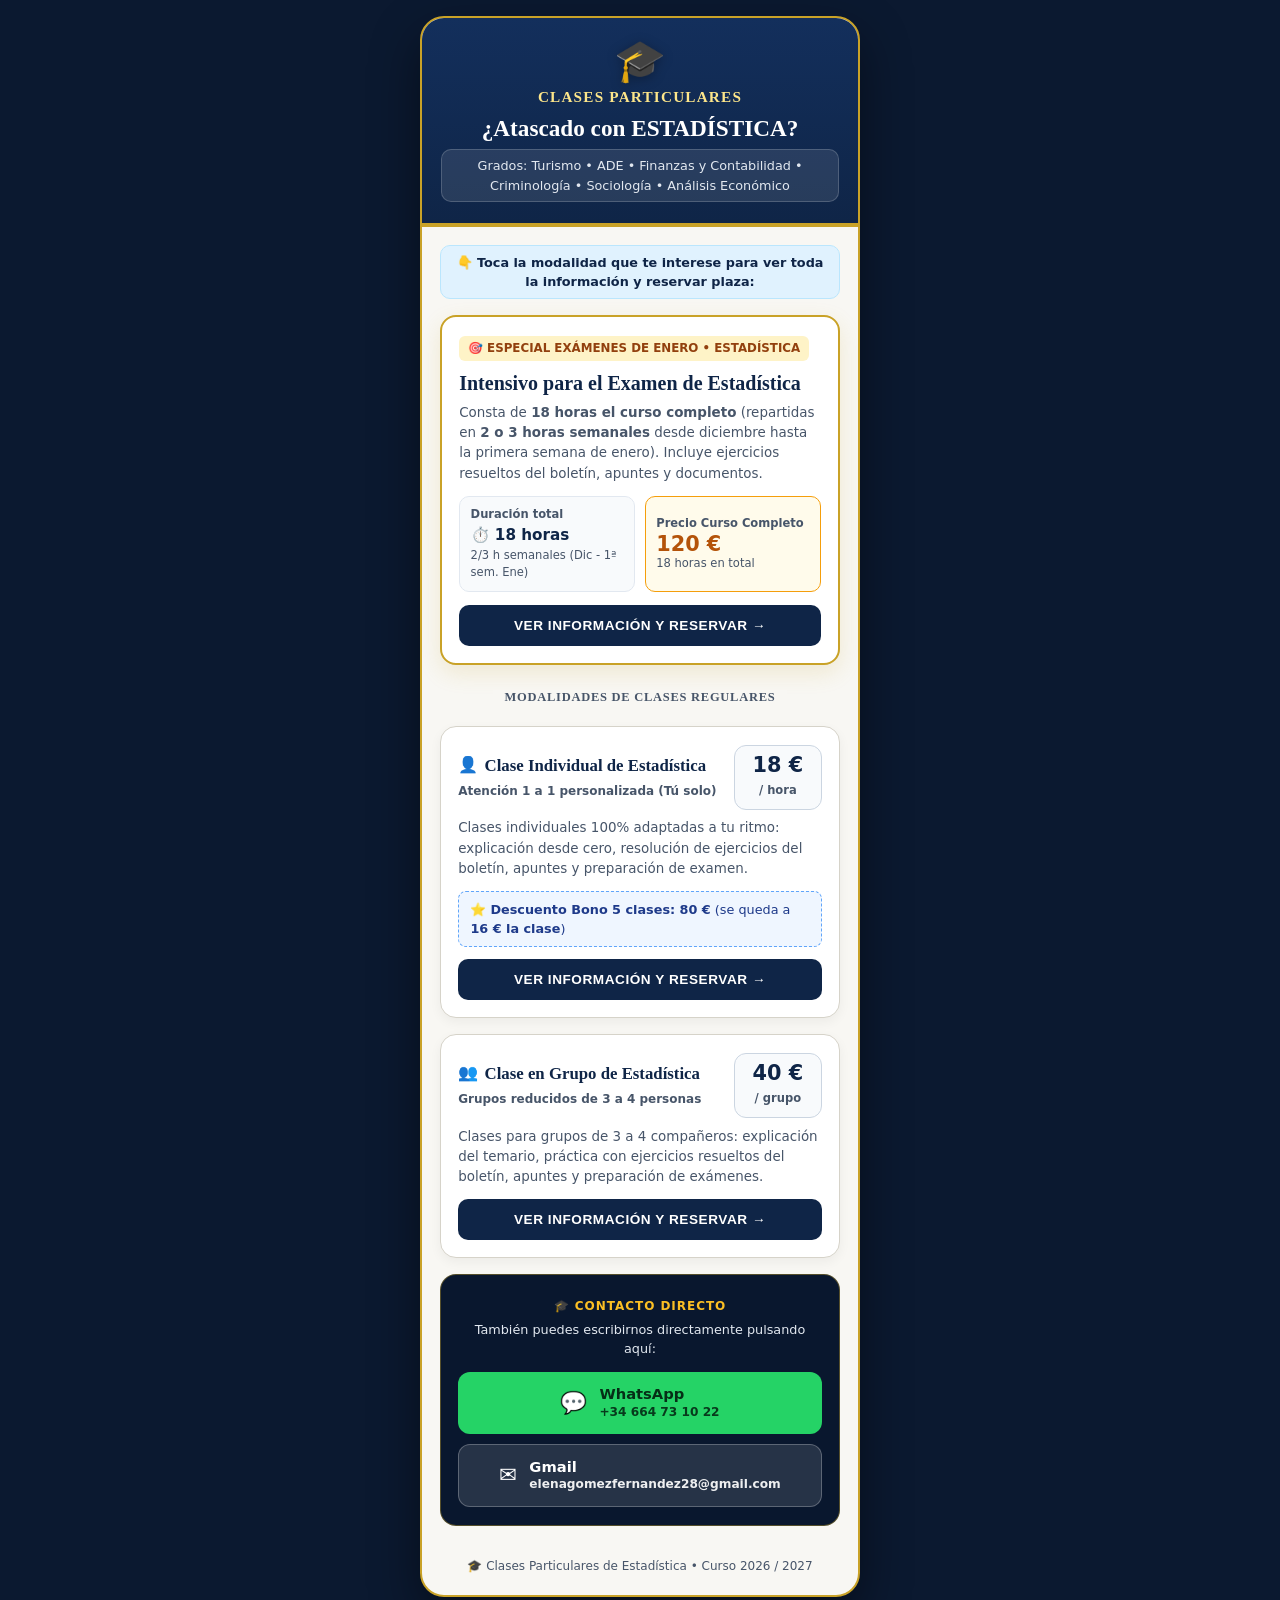
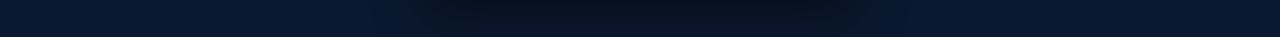
==== commit bb8cca30: "Publicadas las dos versiones (Estadistica c=1 y Estadistica Avanzada c=2) y sus dos codigos QR" ====
--- a/index.html
+++ b/index.html
@@ -3,40 +3,38 @@
 <head>
     <meta charset="UTF-8">
     <meta name="viewport" content="width=device-width, initial-scale=1.0">
-    <title>Clases Particulares</title>
+    <title>Clases Particulares - Estadística</title>
     <link rel="stylesheet" href="styles.css">
 </head>
 <body>
     <div class="mobile-poster">
-        <!-- CABECERA: SOLO SOMBRERITO Y CLASES PARTICULARES -->
+        <!-- CABECERA PERSONALIZADA SEGÚN EL QR ESCANEADO -->
         <header class="academic-header">
             <div class="cap-icon">🎓</div>
-            <h1>Clases Particulares</h1>
+            <div class="header-top-title">Clases Particulares</div>
+            <h1 id="course-hook-title">¿Atascado con ESTADÍSTICA?</h1>
+            <p id="course-degrees-subtitle" class="header-subtitle">
+                Grados: Turismo • ADE • Finanzas y Contabilidad • Criminología • Sociología • Análisis Económico
+            </p>
         </header>
 
-        <!-- VISTA 1: CARTEL PRINCIPAL CON LAS 3 MODALIDADES -->
-        <main class="poster-body" id="main-view">
+        <!-- PASO 1: LISTA DE LAS 3 OPCIONES (INTENSIVO, INDIVIDUAL, GRUPO) -->
+        <main class="poster-body" id="view-list">
+            <p class="tap-instruction">
+                👇 Toca la modalidad que te interese para ver toda la información y reservar plaza:
+            </p>
 
             <!-- OPCIÓN 1: INTENSIVO DICIEMBRE / ENERO -->
-            <section class="card featured-card">
-                <div class="promo-ribbon">
+            <section class="card featured-card" onclick="openModalityDetail('intensivo')">
+                <div id="promo-ribbon-banner" class="promo-ribbon">
                     🔥 <strong>DESCUENTO 10% HASTA EL 30 DE NOVIEMBRE</strong> (Solo en Intensivo)
                 </div>
                 <div class="card-inner">
-                    <span class="tag-exam">🎯 Especial Exámenes de Enero</span>
-                    <h2>Intensivo Diciembre / Enero</h2>
+                    <span id="tag-exam-label" class="tag-exam">🎯 Especial Exámenes de Enero • Estadística</span>
+                    <h2 id="card-int-heading">Intensivo para el Examen de Estadística</h2>
                     <p class="card-desc">
-                        Intensivo enfocado a los <strong>exámenes de enero</strong>. Consta de <strong>18 horas el curso completo</strong>, repartidas en <strong>2 o 3 horas semanales</strong> desde diciembre hasta la primera semana de enero.
-                    </p>
-
-                    <div class="included-material">
-                        <div class="material-title">📚 ¿Qué incluye el intensivo?</div>
-                        <ul class="material-list">
-                            <li>✔️ <strong>Ejercicios resueltos del boletín</strong> paso a paso.</li>
-                            <li>✔️ <strong>Apuntes completos y documentos</strong> de apoyo para el examen.</li>
-                            <li>✔️ Seguimiento y resolución de dudas de cara a enero.</li>
-                        </ul>
-                    </div>
+                        Consta de <strong>18 horas el curso completo</strong> (repartidas en <strong>2 o 3 horas semanales</strong> desde diciembre hasta la primera semana de enero). Incluye ejercicios resueltos del boletín, apuntes y documentos.
+                    </p>
 
                     <div class="intensive-stats">
                         <div class="stat-box">
@@ -45,17 +43,17 @@
                             <span class="stat-sub">2/3 h semanales (Dic - 1ª sem. Ene)</span>
                         </div>
                         <div class="stat-box highlight-price">
-                            <span class="stat-label">Precio (Dto. 10% hasta 30 nov)</span>
-                            <div class="price-comparison">
+                            <span id="int-price-label" class="stat-label">Con 10% Dto. (hasta 30 nov)</span>
+                            <div id="int-price-box" class="price-comparison">
                                 <span class="old-price">120 €</span>
                                 <span class="new-price">108 €</span>
                             </div>
-                            <span class="stat-sub">Precio sin dto.: 120 €</span>
-                        </div>
-                    </div>
-
-                    <button type="button" class="btn-reserve" onclick="openReservationStep('Intensivo Diciembre/Enero (Exámenes de Enero)', '18 horas curso completo (2 o 3 horas semanales desde diciembre hasta la primera semana de enero). Incluye ejercicios resueltos del boletín, apuntes y documentos.', '108 € con el 10% de descuento reservando antes del 30 de noviembre (Precio normal: 120 €)')">
-                        Reservar Intensivo →
+                            <span id="int-price-sub" class="stat-sub">Precio normal: 120 €</span>
+                        </div>
+                    </div>
+
+                    <button type="button" class="btn-reserve">
+                        Ver Información y Reservar →
                     </button>
                 </div>
             </section>
@@ -65,15 +63,15 @@
             </div>
 
             <!-- OPCIÓN 2: CLASE INDIVIDUAL + BONO 5 CLASES -->
-            <section class="card modality-card-Full">
+            <section class="card modality-card-Full" onclick="openModalityDetail('individual')">
                 <div class="card-inner">
                     <div class="modality-header-row">
                         <div>
                             <div class="modality-title">
                                 <span class="icon">👤</span>
-                                <h3>Clase Individual (Tú solo)</h3>
-                            </div>
-                            <span class="modality-tag">Atención 1 a 1 personalizada</span>
+                                <h3 id="card-ind-heading">Clase Individual de Estadística</h3>
+                            </div>
+                            <span class="modality-tag">Atención 1 a 1 personalizada (Tú solo)</span>
                         </div>
                         <div class="price-badge">
                             <span class="amount">18 €</span>
@@ -81,57 +79,43 @@
                         </div>
                     </div>
 
-                    <p class="card-desc mt-desc">
-                        Clases particulares individuales totalmente adaptadas a tu ritmo y asignatura. Incluye explicación detallada del temario, resolución de dudas en directo, práctica con ejercicios del boletín y material de estudio.
-                    </p>
-
-                    <button type="button" class="btn-reserve btn-outline-academic" onclick="openReservationStep('Clase Individual (1 hora)', 'Clase particular 1 a 1 (tú solo con la profesora), adaptada a tu ritmo con resolución de dudas, ejercicios prácticos y material de apoyo.', '18 € / hora')">
-                        Reservar Clase Individual (18 €/h) →
-                    </button>
-
-                    <!-- BONO DESCUENTO 5 CLASES -->
-                    <div class="pack-promo-box">
-                        <div class="pack-top">
-                            <div>
-                                <span class="pack-badge">⭐ DESCUENTO 5 CLASES</span>
-                                <div class="pack-title">Bono de 5 Clases Individuales</div>
-                                <div class="pack-sub">Con el bono de 5 clases se queda en <strong>80 €</strong> (sale a <strong>16 € la clase</strong>).</div>
-                            </div>
-                            <div class="pack-price-box">
-                                <span class="pack-total">80 €</span>
-                                <span class="pack-unit">5 clases (16€/h)</span>
-                            </div>
-                        </div>
-                        <button type="button" class="btn-reserve btn-gold-pack" onclick="openReservationStep('Bono 5 Clases Individuales', 'Pack ahorro de 5 clases particulares individuales (1 a 1) con seguimiento continuo, ejercicios y apuntes.', '80 € el bono de 5 clases (sale a 16 € la clase)')">
-                            Reservar Bono 5 Clases (80 €) →
-                        </button>
-                    </div>
+                    <p id="card-ind-desc" class="card-desc mt-desc">
+                        Clases individuales 100% adaptadas a tu ritmo: explicación desde cero, resolución de ejercicios del boletín, apuntes y preparación de examen.
+                    </p>
+
+                    <div class="pack-mini-banner">
+                        ⭐ <strong>Descuento Bono 5 clases: 80 €</strong> (se queda a <strong>16 € la clase</strong>)
+                    </div>
+
+                    <button type="button" class="btn-reserve btn-outline-academic">
+                        Ver Información y Reservar →
+                    </button>
                 </div>
             </section>
 
             <!-- OPCIÓN 3: CLASE EN GRUPO -->
-            <section class="card modality-card-Full">
+            <section class="card modality-card-Full" onclick="openModalityDetail('grupo')">
                 <div class="card-inner">
                     <div class="modality-header-row">
                         <div>
                             <div class="modality-title">
                                 <span class="icon">👥</span>
-                                <h3>Clase en Grupo (3 a 4 personas)</h3>
-                            </div>
-                            <span class="modality-tag">Grupo reducido de compañeros</span>
+                                <h3 id="card-grp-heading">Clase en Grupo de Estadística</h3>
+                            </div>
+                            <span class="modality-tag">Grupos reducidos de 3 a 4 personas</span>
                         </div>
                         <div class="price-badge">
                             <span class="amount">40 €</span>
-                            <span class="per-unit">/ hora grupo</span>
-                        </div>
-                    </div>
-
-                    <p class="card-desc mt-desc">
-                        Clases dinámicas para grupos de <strong>3 a 4 personas</strong>. Incluye explicación del temario, resolución conjunta de ejercicios tipo examen, práctica de boletines y apuntes (sale entre 10 € y 13,30 € la hora por persona).
-                    </p>
-
-                    <button type="button" class="btn-reserve btn-outline-academic" onclick="openReservationStep('Clase en Grupo (3 a 4 personas)', 'Clase para grupo reducido de 3 a 4 compañeros, con resolución de ejercicios de boletín, preparación de exámenes y material de apoyo.', '40 € / hora el grupo completo')">
-                        Reservar Clase en Grupo (40 €/h) →
+                            <span class="per-unit">/ grupo</span>
+                        </div>
+                    </div>
+
+                    <p id="card-grp-desc" class="card-desc mt-desc">
+                        Clases para grupos de 3 a 4 compañeros: explicación del temario, práctica con ejercicios resueltos del boletín, apuntes y preparación de exámenes.
+                    </p>
+
+                    <button type="button" class="btn-reserve btn-outline-academic">
+                        Ver Información y Reservar →
                     </button>
                 </div>
             </section>
@@ -140,10 +124,10 @@
             <section class="contact-box" id="contact-section">
                 <div class="contact-header">
                     <span class="contact-eyebrow">🎓 Contacto Directo</span>
-                    <p>También puedes escribir directamente por WhatsApp o Gmail:</p>
-                </div>
-
-                <a href="https://wa.me/34664731022?text=Hola%20Elena,%20he%20escaneado%20el%20c%C3%B3digo%20QR%20y%20quiero%20informaci%C3%B3n%20sobre%20las%20clases%20particulares." target="_blank" rel="noopener noreferrer" class="btn-contact btn-whatsapp">
+                    <p>También puedes escribirnos directamente pulsando aquí:</p>
+                </div>
+
+                <a id="main-wa-btn" href="https://wa.me/34664731022" target="_blank" rel="noopener noreferrer" class="btn-contact btn-whatsapp">
                     <span class="btn-icon">💬</span>
                     <div class="btn-text-col">
                         <span class="btn-main-text">WhatsApp</span>
@@ -151,7 +135,7 @@
                     </div>
                 </a>
 
-                <a href="mailto:elenagomezfernandez28@gmail.com?subject=Informaci%C3%B3n%20Clases%20Particulares&body=Hola%20Elena,%20he%20escaneado%20el%20c%C3%B3digo%20QR%20y%20me%20gustar%C3%ADa%20recibir%20informaci%C3%B3n%20sobre%20las%20clases." onclick="openEmailFallback(event, this.href)" class="btn-contact btn-gmail">
+                <a id="main-gm-btn" href="mailto:elenagomezfernandez28@gmail.com" onclick="openEmailFallback(event, this.href)" class="btn-contact btn-gmail">
                     <span class="btn-icon">✉️</span>
                     <div class="btn-text-col">
                         <span class="btn-main-text">Gmail</span>
@@ -161,18 +145,54 @@
             </section>
         </main>
 
-        <!-- VISTA 2: PANTALLA DE CONFIRMACIÓN DE RESERVA -->
-        <main class="poster-body hidden" id="confirm-view">
+        <!-- PASO 2: INFORMACIÓN DETALLADA DE LA MODALIDAD + BOTONCITO DE RESERVAR -->
+        <main class="poster-body hidden" id="view-detail">
             <section class="card confirm-card">
                 <div class="card-inner">
-                    <button type="button" class="btn-back-top" onclick="goBackToMain()">
-                        ← Volver atrás
-                    </button>
-
-                    <div class="confirm-badge">📋 Resumen de tu solicitud</div>
-                    <h2 id="confirm-title" class="confirm-heading">Modalidad elegida</h2>
-                    <p id="confirm-desc" class="confirm-details"></p>
-                    <div id="confirm-price" class="confirm-price-box"></div>
+                    <button type="button" class="btn-back-top" onclick="showStep('view-list')">
+                        ← Volver hacia atrás
+                    </button>
+
+                    <div id="detail-badge" class="confirm-badge">Información de la modalidad</div>
+                    <h2 id="detail-title" class="confirm-heading"></h2>
+                    <p id="detail-description" class="confirm-details"></p>
+
+                    <div class="included-material">
+                        <div class="material-title">📚 Qué incluye y cómo trabajamos:</div>
+                        <ul id="detail-bullets" class="material-list"></ul>
+                    </div>
+
+                    <div id="detail-price-box" class="confirm-price-box"></div>
+
+                    <!-- Opciones de botón Reservar para Individual (1 clase vs Bono 5 clases) -->
+                    <div id="detail-ind-buttons" class="hidden space-y-btn">
+                        <button type="button" class="btn-reserve" onclick="proceedToElenaNotice('individual-1h')">
+                            Reservar Clase Individual (18 €/h) →
+                        </button>
+                        <button type="button" class="btn-reserve btn-gold-pack" onclick="proceedToElenaNotice('individual-bono')">
+                            Reservar Bono 5 Clases (80 € • 16 €/clase) →
+                        </button>
+                    </div>
+
+                    <!-- Botón Reservar general -->
+                    <button type="button" id="detail-single-btn" class="btn-reserve" onclick="proceedToElenaNotice()">
+                        Reservar →
+                    </button>
+                </div>
+            </section>
+        </main>
+
+        <!-- PASO 3: AVISO DE ENVÍO DE MENSAJE A LA PROFESORA ELENA + SEGUNDO BOTÓN DE RESERVAR -->
+        <main class="poster-body hidden" id="view-confirm">
+            <section class="card confirm-card">
+                <div class="card-inner">
+                    <button type="button" class="btn-back-top" onclick="showStep('view-detail')">
+                        ← Volver hacia atrás
+                    </button>
+
+                    <div class="confirm-badge">Confirmación de Reserva</div>
+                    <h2 id="confirm-modality-title" class="confirm-heading"></h2>
+                    <div id="confirm-modality-price" class="confirm-price-box"></div>
 
                     <div class="elena-notice-box">
                         <div class="notice-icon">📩</div>
@@ -181,45 +201,43 @@
                         </p>
                     </div>
 
-                    <div class="channel-Format">
-                        <label class="channel-label">Elige por dónde enviar tu reserva a Elena:</label>
-                        <div class="channel-selector">
-                            <button type="button" id="ch-whatsapp" class="ch-btn active" onclick="selectChannel('whatsapp')">
-                                💬 Por WhatsApp<br><small>+34 664 73 10 22</small>
-                            </button>
-                            <button type="button" id="ch-gmail" class="ch-btn" onclick="selectChannel('gmail')">
-                                ✉️ Por Gmail<br><small>elenagomezfernandez28@gmail.com</small>
-                            </button>
-                        </div>
-                    </div>
-
-                    <button type="button" class="btn-reserve btn-confirm-final" onclick="completeReservation()">
+                    <label class="channel-label">Selecciona por dónde quieres enviar tu reserva a Elena:</label>
+                    <div class="channel-selector">
+                        <button type="button" id="ch-whatsapp" class="ch-btn active" onclick="selectChannel('whatsapp')">
+                            💬 WhatsApp<br><small>+34 664 73 10 22</small>
+                        </button>
+                        <button type="button" id="ch-gmail" class="ch-btn" onclick="selectChannel('gmail')">
+                            ✉️ Gmail<br><small>elenagomezfernandez28@gmail.com</small>
+                        </button>
+                    </div>
+
+                    <button type="button" class="btn-reserve btn-confirm-final" onclick="finalizeBooking()">
                         Reservar →
                     </button>
                 </div>
             </section>
         </main>
 
-        <!-- VISTA 3: PANTALLA DE CLASE RESERVADA -->
-        <main class="poster-body hidden" id="success-view">
+        <!-- PASO 4: PANTALLA DE CLASE RESERVADA -->
+        <main class="poster-body hidden" id="view-booked">
             <section class="card success-card">
                 <div class="card-inner text-center">
                     <div class="success-check">✅</div>
                     <h2 class="success-title">¡Clase Reservada!</h2>
                     <p class="success-subtitle">
-                        Tu mensaje de reserva para <strong id="success-modality-name"></strong> se ha preparado y abierto para enviarse a la profesora <strong>Elena</strong>. En cuanto lo reciba, se pondrá en contacto contigo.
+                        Tu solicitud para <strong id="booked-modality-label"></strong> ya está lista y se ha abierto el mensaje para la profesora <strong>Elena</strong>. Se pondrá en contacto contigo lo antes posible.
                     </p>
 
                     <div class="direct-resend-box">
                         <p class="resend-hint">Si no se ha abierto automáticamente en tu dispositivo, pulsa aquí para enviarlo:</p>
-                        <a id="direct-wa-final" href="#" target="_blank" rel="noopener noreferrer" class="btn-contact btn-whatsapp mb-small">
+                        <a id="final-wa-link" href="#" target="_blank" rel="noopener noreferrer" class="btn-contact btn-whatsapp mb-small">
                             <span class="btn-icon">💬</span>
                             <div class="btn-text-col">
                                 <span class="btn-main-text">Enviar por WhatsApp</span>
                                 <span class="btn-sub-text">+34 664 73 10 22</span>
                             </div>
                         </a>
-                        <a id="direct-gm-final" href="#" onclick="openEmailFallback(event, this.href)" class="btn-contact btn-gmail-dark">
+                        <a id="final-gm-link" href="#" onclick="openEmailFallback(event, this.href)" class="btn-contact btn-gmail-dark">
                             <span class="btn-icon">✉️</span>
                             <div class="btn-text-col">
                                 <span class="btn-main-text">Enviar por Gmail</span>
@@ -228,15 +246,15 @@
                         </a>
                     </div>
 
-                    <button type="button" class="btn-back-main" onclick="goBackToMain()">
-                        ← Volver hacia atrás al inicio
+                    <button type="button" class="btn-back-main" onclick="showStep('view-list')">
+                        ← Volver hacia atrás
                     </button>
                 </div>
             </section>
         </main>
 
         <footer class="academic-footer">
-            <p>🎓 Clases Particulares • Curso 2026 / 2027</p>
+            <p id="footer-course-text">🎓 Clases Particulares de Estadística • Curso 2026 / 2027</p>
         </footer>
     </div>
 
--- a/styles.css
+++ b/styles.css
@@ -30,7 +30,6 @@
     display: none !important;
 }
 
-/* Contenedor tipo cartel móvil */
 .mobile-poster {
     max-width: 440px;
     margin: 0 auto;
@@ -45,22 +44,41 @@
     background: linear-gradient(180deg, #132f5c 0%, #0f2547 100%);
     color: #ffffff;
     text-align: center;
-    padding: 1.5rem 1.25rem 1.35rem;
+    padding: 1.4rem 1.2rem 1.3rem;
     border-bottom: 4px solid var(--gold-accent);
 }
 
 .cap-icon {
-    font-size: 2.8rem;
+    font-size: 2.6rem;
     line-height: 1;
-    margin-bottom: 0.35rem;
+    margin-bottom: 0.25rem;
     filter: drop-shadow(0 2px 6px rgba(0,0,0,0.3));
+}
+
+.header-top-title {
+    font-family: Georgia, 'Times New Roman', serif;
+    font-size: 0.95rem;
+    font-weight: 700;
+    text-transform: uppercase;
+    letter-spacing: 0.08em;
+    color: #fde68a;
+    margin-bottom: 0.3rem;
 }
 
 .academic-header h1 {
     font-family: Georgia, 'Times New Roman', serif;
-    font-size: 1.65rem;
-    line-height: 1.2;
-    letter-spacing: 0.01em;
+    font-size: 1.45rem;
+    line-height: 1.25;
+    margin-bottom: 0.4rem;
+}
+
+.header-subtitle {
+    font-size: 0.8rem;
+    color: #e2e8f0;
+    background: rgba(255, 255, 255, 0.1);
+    border: 1px solid rgba(255, 255, 255, 0.18);
+    border-radius: 10px;
+    padding: 0.4rem 0.65rem;
 }
 
 .poster-body {
@@ -68,6 +86,17 @@
     display: flex;
     flex-direction: column;
     gap: 1rem;
+}
+
+.tap-instruction {
+    text-align: center;
+    font-size: 0.8rem;
+    font-weight: 700;
+    color: var(--primary-academic);
+    background: #e0f2fe;
+    border: 1px solid #bae6fd;
+    padding: 0.45rem 0.65rem;
+    border-radius: 10px;
 }
 
 .card {
@@ -76,6 +105,13 @@
     border: 1px solid var(--border-color);
     box-shadow: 0 4px 12px rgba(0, 0, 0, 0.05);
     overflow: hidden;
+    cursor: pointer;
+    transition: transform 0.15s ease, box-shadow 0.2s ease;
+}
+
+.card:hover {
+    transform: translateY(-2px);
+    box-shadow: 0 8px 20px rgba(15, 37, 71, 0.12);
 }
 
 .featured-card {
@@ -109,7 +145,7 @@
 
 .featured-card h2 {
     font-family: Georgia, 'Times New Roman', serif;
-    font-size: 1.3rem;
+    font-size: 1.25rem;
     color: var(--primary-academic);
     margin-bottom: 0.35rem;
 }
@@ -122,31 +158,41 @@
 
 .mt-desc {
     margin-top: 0.55rem;
+}
+
+.pack-mini-banner {
+    background: #eff6ff;
+    border: 1px dashed #60a5fa;
+    color: #1e3a8a;
+    font-size: 0.8rem;
+    padding: 0.5rem 0.7rem;
+    border-radius: 8px;
+    margin-bottom: 0.75rem;
 }
 
 .included-material {
     background: #f1f5f9;
     border-left: 3px solid var(--primary-academic);
     border-radius: 8px;
-    padding: 0.65rem 0.75rem;
-    margin-bottom: 0.85rem;
+    padding: 0.7rem 0.8rem;
+    margin-bottom: 0.9rem;
 }
 
 .material-title {
-    font-size: 0.78rem;
-    font-weight: 700;
-    color: var(--primary-academic);
-    margin-bottom: 0.25rem;
+    font-size: 0.8rem;
+    font-weight: 700;
+    color: var(--primary-academic);
+    margin-bottom: 0.3rem;
 }
 
 .material-list {
     list-style: none;
-    font-size: 0.78rem;
+    font-size: 0.8rem;
     color: var(--text-main);
 }
 
 .material-list li {
-    margin-bottom: 0.2rem;
+    margin-bottom: 0.25rem;
 }
 
 .intensive-stats {
@@ -223,15 +269,6 @@
     text-transform: uppercase;
     letter-spacing: 0.04em;
     cursor: pointer;
-    transition: transform 0.1s ease, opacity 0.2s ease;
-}
-
-.btn-reserve:hover {
-    opacity: 0.94;
-}
-
-.btn-reserve:active {
-    transform: scale(0.98);
 }
 
 .btn-outline-academic {
@@ -240,7 +277,7 @@
 }
 
 .btn-gold-pack {
-    margin-top: 0.65rem;
+    margin-top: 0.55rem;
     background: linear-gradient(90deg, #0f2547, #1e3a8a);
     border: 1px solid var(--gold-accent);
     color: #fde68a;
@@ -277,7 +314,7 @@
 
 .modality-title h3 {
     font-family: Georgia, 'Times New Roman', serif;
-    font-size: 1.1rem;
+    font-size: 1.05rem;
     color: var(--primary-academic);
 }
 
@@ -310,70 +347,6 @@
     font-size: 0.72rem;
     color: var(--text-muted);
     font-weight: 600;
-}
-
-/* Bono 5 clases por 80€ (16€/clase) */
-.pack-promo-box {
-    margin-top: 0.9rem;
-    background: linear-gradient(90deg, #eff6ff 0%, #dbeafe 100%);
-    border: 1px dashed #60a5fa;
-    border-radius: 12px;
-    padding: 0.85rem;
-}
-
-.pack-top {
-    display: flex;
-    align-items: center;
-    justify-content: space-between;
-    gap: 0.75rem;
-}
-
-.pack-badge {
-    display: inline-block;
-    background: var(--primary-academic);
-    color: #fde68a;
-    font-size: 0.68rem;
-    font-weight: 800;
-    padding: 0.15rem 0.5rem;
-    border-radius: 4px;
-    letter-spacing: 0.04em;
-    margin-bottom: 0.2rem;
-}
-
-.pack-title {
-    font-family: Georgia, serif;
-    font-size: 0.95rem;
-    font-weight: 700;
-    color: var(--primary-academic);
-}
-
-.pack-sub {
-    font-size: 0.78rem;
-    color: #1e3a8a;
-}
-
-.pack-price-box {
-    background: var(--primary-academic);
-    color: #ffffff;
-    border-radius: 10px;
-    padding: 0.45rem 0.7rem;
-    text-align: center;
-    min-width: 88px;
-    flex-shrink: 0;
-    border: 1px solid var(--gold-accent);
-}
-
-.pack-total {
-    display: block;
-    font-size: 1.2rem;
-    font-weight: 800;
-    color: #fde68a;
-    line-height: 1.1;
-}
-
-.pack-unit {
-    font-size: 0.7rem;
-    color: #e2e8f0;
 }
 
 /* Caja de Contacto */
@@ -415,11 +388,6 @@
     text-decoration: none;
     padding: 0.8rem 1rem;
     border-radius: 12px;
-    transition: transform 0.1s ease;
-}
-
-.btn-contact:active {
-    transform: scale(0.98);
 }
 
 .btn-whatsapp {
@@ -462,9 +430,14 @@
     opacity: 0.92;
 }
 
-/* VISTA 2: CONFIRMACIÓN DE RESERVA */
+/* VISTAS DE DETALLE Y CONFIRMACIÓN */
 .confirm-card {
     border: 2px solid var(--primary-academic);
+    cursor: default;
+}
+
+.confirm-card:hover {
+    transform: none;
 }
 
 .btn-back-top {
@@ -495,13 +468,13 @@
     font-family: Georgia, serif;
     font-size: 1.25rem;
     color: var(--primary-academic);
-    margin-bottom: 0.4rem;
+    margin-bottom: 0.45rem;
 }
 
 .confirm-details {
     font-size: 0.85rem;
     color: var(--text-muted);
-    margin-bottom: 0.75rem;
+    margin-bottom: 0.85rem;
 }
 
 .confirm-price-box {
@@ -510,7 +483,7 @@
     color: #92400e;
     font-weight: 800;
     font-size: 0.9rem;
-    padding: 0.6rem 0.8rem;
+    padding: 0.65rem 0.8rem;
     border-radius: 10px;
     margin-bottom: 1rem;
 }
@@ -582,7 +555,6 @@
     padding: 0.9rem;
 }
 
-/* VISTA 3: RESERVA COMPLETADA */
 .text-center {
     text-align: center;
 }
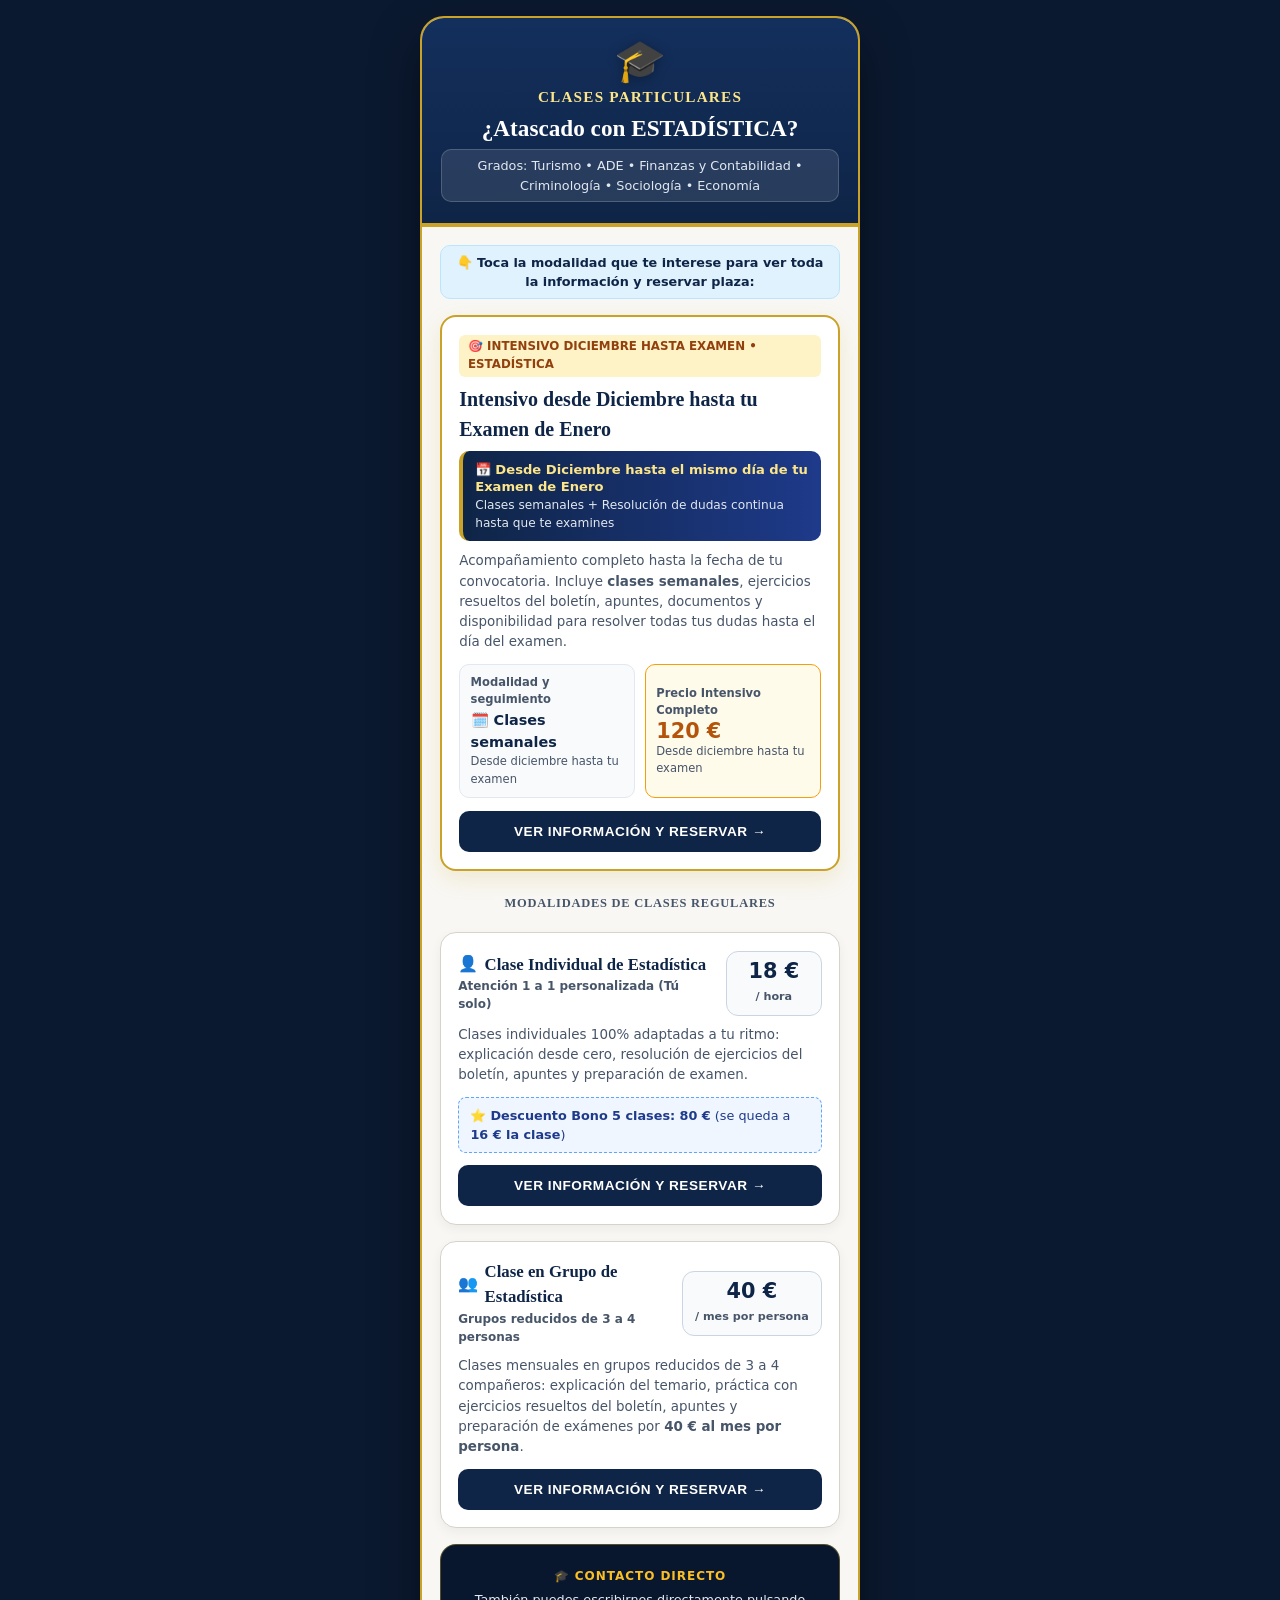
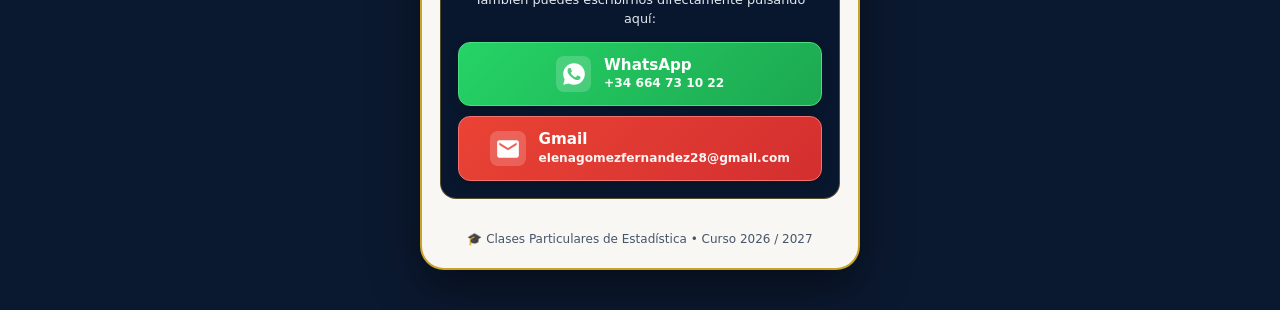
==== commit c416e406: "Actualizado texto del cartel: y normal, 10% exclusivo intensivo con detalles y botones limpios" ====
--- a/index.html
+++ b/index.html
@@ -14,7 +14,7 @@
             <div class="header-top-title">Clases Particulares</div>
             <h1 id="course-hook-title">¿Atascado con ESTADÍSTICA?</h1>
             <p id="course-degrees-subtitle" class="header-subtitle">
-                Grados: Turismo • ADE • Finanzas y Contabilidad • Criminología • Sociología • Análisis Económico
+                Grados: Turismo • ADE • Finanzas y Contabilidad • Criminología • Sociología • Economía
             </p>
         </header>
 
@@ -24,26 +24,30 @@
                 👇 Toca la modalidad que te interese para ver toda la información y reservar plaza:
             </p>
 
-            <!-- OPCIÓN 1: INTENSIVO DICIEMBRE / ENERO -->
+            <!-- OPCIÓN 1: INTENSIVO DESDE DICIEMBRE HASTA EL EXAMEN DE ENERO -->
             <section class="card featured-card" onclick="openModalityDetail('intensivo')">
                 <div id="promo-ribbon-banner" class="promo-ribbon">
-                    🔥 <strong>DESCUENTO 10% HASTA EL 30 DE NOVIEMBRE</strong> (Solo en Intensivo)
-                </div>
-                <div class="card-inner">
-                    <span id="tag-exam-label" class="tag-exam">🎯 Especial Exámenes de Enero • Estadística</span>
+                    🔥 <strong>DESCUENTO 10% HASTA EL 20 DE NOVIEMBRE</strong> (Solo en Intensivo)
+                </div>
+                <div class="card-inner">
+                    <span id="tag-exam-label" class="tag-exam">🎯 Desde Diciembre hasta tu Examen de Enero</span>
                     <h2 id="card-int-heading">Intensivo para el Examen de Estadística</h2>
+                    <div class="highlight-duration-banner">
+                        📅 <strong>Desde Diciembre hasta el mismo día de tu Examen de Enero</strong><br>
+                        <span>Clases semanales + Resolución de dudas continua hasta que te examines</span>
+                    </div>
                     <p class="card-desc">
-                        Consta de <strong>18 horas el curso completo</strong> (repartidas en <strong>2 o 3 horas semanales</strong> desde diciembre hasta la primera semana de enero). Incluye ejercicios resueltos del boletín, apuntes y documentos.
+                        Acompañamiento completo hasta la fecha de tu convocatoria. Incluye <strong>clases semanales</strong>, ejercicios resueltos del boletín, apuntes, documentos y disponibilidad para resolver todas tus dudas hasta el día del examen.
                     </p>
 
                     <div class="intensive-stats">
                         <div class="stat-box">
-                            <span class="stat-label">Duración total</span>
-                            <span class="stat-value">⏱️ 18 horas</span>
-                            <span class="stat-sub">2/3 h semanales (Dic - 1ª sem. Ene)</span>
+                            <span class="stat-label">Modalidad y seguimiento</span>
+                            <span class="stat-value">🗓️ Clases semanales</span>
+                            <span class="stat-sub">Desde diciembre hasta tu examen</span>
                         </div>
                         <div class="stat-box highlight-price">
-                            <span id="int-price-label" class="stat-label">Con 10% Dto. (hasta 30 nov)</span>
+                            <span id="int-price-label" class="stat-label">Con 10% Dto. (hasta 20 nov)</span>
                             <div id="int-price-box" class="price-comparison">
                                 <span class="old-price">120 €</span>
                                 <span class="new-price">108 €</span>
@@ -93,7 +97,7 @@
                 </div>
             </section>
 
-            <!-- OPCIÓN 3: CLASE EN GRUPO -->
+            <!-- OPCIÓN 3: CLASE EN GRUPO (40 €/MES POR PERSONA) -->
             <section class="card modality-card-Full" onclick="openModalityDetail('grupo')">
                 <div class="card-inner">
                     <div class="modality-header-row">
@@ -106,12 +110,12 @@
                         </div>
                         <div class="price-badge">
                             <span class="amount">40 €</span>
-                            <span class="per-unit">/ grupo</span>
+                            <span class="per-unit">/ mes por persona</span>
                         </div>
                     </div>
 
                     <p id="card-grp-desc" class="card-desc mt-desc">
-                        Clases para grupos de 3 a 4 compañeros: explicación del temario, práctica con ejercicios resueltos del boletín, apuntes y preparación de exámenes.
+                        Clases mensuales en grupos reducidos de 3 a 4 compañeros: explicación del temario, práctica con ejercicios resueltos del boletín, apuntes y preparación de exámenes por <strong>40 € al mes por persona</strong>.
                     </p>
 
                     <button type="button" class="btn-reserve btn-outline-academic">
@@ -120,7 +124,7 @@
                 </div>
             </section>
 
-            <!-- ZONA DE CONTACTO DIRECTO CON NÚMERO Y CORREO VISIBLES -->
+            <!-- ZONA DE CONTACTO DIRECTO CON BOTONES VERDE (WHATSAPP) Y ROJITO (GMAIL) CON SUS ICONOS -->
             <section class="contact-box" id="contact-section">
                 <div class="contact-header">
                     <span class="contact-eyebrow">🎓 Contacto Directo</span>
@@ -128,7 +132,11 @@
                 </div>
 
                 <a id="main-wa-btn" href="https://wa.me/34664731022" target="_blank" rel="noopener noreferrer" class="btn-contact btn-whatsapp">
-                    <span class="btn-icon">💬</span>
+                    <span class="app-logo-wrap">
+                        <svg viewBox="0 0 24 24" width="26" height="26" fill="currentColor">
+                            <path d="M12.031 2c-5.506 0-9.989 4.478-9.99 9.984a9.964 9.964 0 001.333 4.993L2 22l5.233-1.237a9.994 9.994 0 004.779 1.217h.004c5.505 0 9.988-4.478 9.989-9.984 0-2.669-1.037-5.176-2.922-7.062A9.935 9.935 0 0012.031 2zm5.829 14.148c-.246.693-1.432 1.325-1.988 1.411-.511.078-1.158.111-1.87-.116-.432-.137-.986-.321-1.696-.628-2.987-1.289-4.938-4.298-5.087-4.498-.149-.199-1.214-1.615-1.214-3.081 0-1.466.768-2.187 1.04-2.486.273-.299.595-.374.793-.374.198 0 .397.002.57.01.183.009.428-.07.669.511.248.598.843 2.058.917 2.208.074.149.124.324.025.523-.099.199-.149.324-.298.498-.149.174-.313.389-.447.523-.149.149-.304.311-.131.609.174.299.771 1.272 1.656 2.061 1.139 1.015 2.098 1.33 2.396 1.479.298.149.471.125.645-.075.174-.199.744-.868.942-1.167.199-.299.397-.249.669-.149.273.099 1.735.818 2.033.967.298.149.496.224.57.349.075.125.075.722-.171 1.415z"/>
+                        </svg>
+                    </span>
                     <div class="btn-text-col">
                         <span class="btn-main-text">WhatsApp</span>
                         <span class="btn-sub-text">+34 664 73 10 22</span>
@@ -136,7 +144,11 @@
                 </a>
 
                 <a id="main-gm-btn" href="mailto:elenagomezfernandez28@gmail.com" onclick="openEmailFallback(event, this.href)" class="btn-contact btn-gmail">
-                    <span class="btn-icon">✉️</span>
+                    <span class="app-logo-wrap">
+                        <svg viewBox="0 0 24 24" width="26" height="26" fill="currentColor">
+                            <path d="M20 4H4c-1.1 0-2 .9-2 2v12c0 1.1.9 2 2 2h16c1.1 0 2-.9 2-2V6c0-1.1-.9-2-2-2zm0 4.236l-8 5-8-5V6l8 5 8-5v2.236z"/>
+                        </svg>
+                    </span>
                     <div class="btn-text-col">
                         <span class="btn-main-text">Gmail</span>
                         <span class="btn-sub-text">elenagomezfernandez28@gmail.com</span>
@@ -182,7 +194,7 @@
             </section>
         </main>
 
-        <!-- PASO 3: AVISO DE ENVÍO DE MENSAJE A LA PROFESORA ELENA + SEGUNDO BOTÓN DE RESERVAR -->
+        <!-- PASO 3: AVISO DE ENVÍO DE MENSAJE A LA PROFESORA ELENA + BOTONES VERDE Y ROJITO -->
         <main class="poster-body hidden" id="view-confirm">
             <section class="card confirm-card">
                 <div class="card-inner">
@@ -203,11 +215,23 @@
 
                     <label class="channel-label">Selecciona por dónde quieres enviar tu reserva a Elena:</label>
                     <div class="channel-selector">
-                        <button type="button" id="ch-whatsapp" class="ch-btn active" onclick="selectChannel('whatsapp')">
-                            💬 WhatsApp<br><small>+34 664 73 10 22</small>
-                        </button>
-                        <button type="button" id="ch-gmail" class="ch-btn" onclick="selectChannel('gmail')">
-                            ✉️ Gmail<br><small>elenagomezfernandez28@gmail.com</small>
+                        <button type="button" id="ch-whatsapp" class="ch-btn ch-wa active" onclick="selectChannel('whatsapp')">
+                            <div class="ch-icon-row">
+                                <svg viewBox="0 0 24 24" width="20" height="20" fill="currentColor">
+                                    <path d="M12.031 2c-5.506 0-9.989 4.478-9.99 9.984a9.964 9.964 0 001.333 4.993L2 22l5.233-1.237a9.994 9.994 0 004.779 1.217h.004c5.505 0 9.988-4.478 9.989-9.984 0-2.669-1.037-5.176-2.922-7.062A9.935 9.935 0 0012.031 2zm5.829 14.148c-.246.693-1.432 1.325-1.988 1.411-.511.078-1.158.111-1.87-.116-.432-.137-.986-.321-1.696-.628-2.987-1.289-4.938-4.298-5.087-4.498-.149-.199-1.214-1.615-1.214-3.081 0-1.466.768-2.187 1.04-2.486.273-.299.595-.374.793-.374.198 0 .397.002.57.01.183.009.428-.07.669.511.248.598.843 2.058.917 2.208.074.149.124.324.025.523-.099.199-.149.324-.298.498-.149.174-.313.389-.447.523-.149.149-.304.311-.131.609.174.299.771 1.272 1.656 2.061 1.139 1.015 2.098 1.33 2.396 1.479.298.149.471.125.645-.075.174-.199.744-.868.942-1.167.199-.299.397-.249.669-.149.273.099 1.735.818 2.033.967.298.149.496.224.57.349.075.125.075.722-.171 1.415z"/>
+                                </svg>
+                                <span>WhatsApp</span>
+                            </div>
+                            <small>+34 664 73 10 22</small>
+                        </button>
+                        <button type="button" id="ch-gmail" class="ch-btn ch-gm" onclick="selectChannel('gmail')">
+                            <div class="ch-icon-row">
+                                <svg viewBox="0 0 24 24" width="20" height="20" fill="currentColor">
+                                    <path d="M20 4H4c-1.1 0-2 .9-2 2v12c0 1.1.9 2 2 2h16c1.1 0 2-.9 2-2V6c0-1.1-.9-2-2-2zm0 4.236l-8 5-8-5V6l8 5 8-5v2.236z"/>
+                                </svg>
+                                <span>Gmail</span>
+                            </div>
+                            <small>elenagomezfernandez28@gmail.com</small>
                         </button>
                     </div>
 
@@ -231,14 +255,22 @@
                     <div class="direct-resend-box">
                         <p class="resend-hint">Si no se ha abierto automáticamente en tu dispositivo, pulsa aquí para enviarlo:</p>
                         <a id="final-wa-link" href="#" target="_blank" rel="noopener noreferrer" class="btn-contact btn-whatsapp mb-small">
-                            <span class="btn-icon">💬</span>
+                            <span class="app-logo-wrap">
+                                <svg viewBox="0 0 24 24" width="24" height="24" fill="currentColor">
+                                    <path d="M12.031 2c-5.506 0-9.989 4.478-9.99 9.984a9.964 9.964 0 001.333 4.993L2 22l5.233-1.237a9.994 9.994 0 004.779 1.217h.004c5.505 0 9.988-4.478 9.989-9.984 0-2.669-1.037-5.176-2.922-7.062A9.935 9.935 0 0012.031 2zm5.829 14.148c-.246.693-1.432 1.325-1.988 1.411-.511.078-1.158.111-1.87-.116-.432-.137-.986-.321-1.696-.628-2.987-1.289-4.938-4.298-5.087-4.498-.149-.199-1.214-1.615-1.214-3.081 0-1.466.768-2.187 1.04-2.486.273-.299.595-.374.793-.374.198 0 .397.002.57.01.183.009.428-.07.669.511.248.598.843 2.058.917 2.208.074.149.124.324.025.523-.099.199-.149.324-.298.498-.149.174-.313.389-.447.523-.149.149-.304.311-.131.609.174.299.771 1.272 1.656 2.061 1.139 1.015 2.098 1.33 2.396 1.479.298.149.471.125.645-.075.174-.199.744-.868.942-1.167.199-.299.397-.249.669-.149.273.099 1.735.818 2.033.967.298.149.496.224.57.349.075.125.075.722-.171 1.415z"/>
+                                </svg>
+                            </span>
                             <div class="btn-text-col">
                                 <span class="btn-main-text">Enviar por WhatsApp</span>
                                 <span class="btn-sub-text">+34 664 73 10 22</span>
                             </div>
                         </a>
-                        <a id="final-gm-link" href="#" onclick="openEmailFallback(event, this.href)" class="btn-contact btn-gmail-dark">
-                            <span class="btn-icon">✉️</span>
+                        <a id="final-gm-link" href="#" onclick="openEmailFallback(event, this.href)" class="btn-contact btn-gmail">
+                            <span class="app-logo-wrap">
+                                <svg viewBox="0 0 24 24" width="24" height="24" fill="currentColor">
+                                    <path d="M20 4H4c-1.1 0-2 .9-2 2v12c0 1.1.9 2 2 2h16c1.1 0 2-.9 2-2V6c0-1.1-.9-2-2-2zm0 4.236l-8 5-8-5V6l8 5 8-5v2.236z"/>
+                                </svg>
+                            </span>
                             <div class="btn-text-col">
                                 <span class="btn-main-text">Enviar por Gmail</span>
                                 <span class="btn-sub-text">elenagomezfernandez28@gmail.com</span>
--- a/styles.css
+++ b/styles.css
@@ -9,6 +9,10 @@
     --text-main: #1e293b;
     --text-muted: #475569;
     --border-color: #d6d3c9;
+    --wa-green: #25D366;
+    --wa-dark: #128C7E;
+    --gm-red: #EA4335;
+    --gm-dark: #C5221F;
 }
 
 * {
@@ -147,7 +151,27 @@
     font-family: Georgia, 'Times New Roman', serif;
     font-size: 1.25rem;
     color: var(--primary-academic);
-    margin-bottom: 0.35rem;
+    margin-bottom: 0.45rem;
+}
+
+.highlight-duration-banner {
+    background: linear-gradient(90deg, #0f2547 0%, #1e3a8a 100%);
+    color: #ffffff;
+    border-left: 4px solid var(--gold-accent);
+    border-radius: 10px;
+    padding: 0.6rem 0.75rem;
+    font-size: 0.82rem;
+    margin-bottom: 0.65rem;
+    line-height: 1.35;
+}
+
+.highlight-duration-banner strong {
+    color: #fde68a;
+}
+
+.highlight-duration-banner span {
+    font-size: 0.76rem;
+    color: #e2e8f0;
 }
 
 .card-desc {
@@ -225,7 +249,7 @@
 }
 
 .stat-value {
-    font-size: 0.95rem;
+    font-size: 0.9rem;
     font-weight: 800;
     color: var(--primary-academic);
     margin-top: 0.1rem;
@@ -331,7 +355,7 @@
     border-radius: 12px;
     padding: 0.5rem 0.75rem;
     text-align: center;
-    min-width: 88px;
+    min-width: 96px;
     flex-shrink: 0;
 }
 
@@ -344,12 +368,12 @@
 }
 
 .price-badge .per-unit {
-    font-size: 0.72rem;
+    font-size: 0.7rem;
     color: var(--text-muted);
     font-weight: 600;
 }
 
-/* Caja de Contacto */
+/* Caja de Contacto con botones Verde WhatsApp y Rojito Gmail */
 .contact-box {
     background: var(--primary-dark);
     color: #ffffff;
@@ -384,34 +408,34 @@
     display: flex;
     align-items: center;
     justify-content: center;
-    gap: 0.75rem;
+    gap: 0.8rem;
     text-decoration: none;
     padding: 0.8rem 1rem;
     border-radius: 12px;
+    box-shadow: 0 4px 10px rgba(0, 0, 0, 0.2);
 }
 
 .btn-whatsapp {
-    background: #25D366;
-    color: #052e16;
+    background: linear-gradient(135deg, #25D366 0%, #1da851 100%);
+    color: #ffffff;
     font-weight: 800;
+    border: 1px solid #4ade80;
 }
 
 .btn-gmail {
-    background: rgba(255, 255, 255, 0.12);
-    color: #ffffff;
-    border: 1px solid rgba(255, 255, 255, 0.25);
-    font-weight: 700;
-}
-
-.btn-gmail-dark {
-    background: var(--primary-academic);
-    color: #ffffff;
-    border: 1px solid var(--gold-accent);
-    font-weight: 700;
-}
-
-.btn-icon {
-    font-size: 1.35rem;
+    background: linear-gradient(135deg, #EA4335 0%, #d32f2f 100%);
+    color: #ffffff;
+    font-weight: 800;
+    border: 1px solid #f87171;
+}
+
+.app-logo-wrap {
+    display: flex;
+    align-items: center;
+    justify-content: center;
+    background: rgba(255, 255, 255, 0.18);
+    border-radius: 8px;
+    padding: 0.3rem;
 }
 
 .btn-text-col {
@@ -421,13 +445,13 @@
 }
 
 .btn-main-text {
-    font-size: 0.92rem;
+    font-size: 0.95rem;
     line-height: 1.2;
 }
 
 .btn-sub-text {
     font-size: 0.76rem;
-    opacity: 0.92;
+    opacity: 0.95;
 }
 
 /* VISTAS DE DETALLE Y CONFIRMACIÓN */
@@ -525,32 +549,51 @@
 }
 
 .ch-btn {
-    background: #f8fafc;
-    border: 2px solid #cbd5e1;
-    border-radius: 10px;
-    padding: 0.6rem 0.4rem;
-    font-size: 0.8rem;
-    font-weight: 700;
-    color: var(--text-main);
+    border-radius: 12px;
+    padding: 0.65rem 0.5rem;
+    font-size: 0.84rem;
+    font-weight: 800;
     cursor: pointer;
     text-align: center;
+    color: #ffffff;
+    opacity: 0.65;
+    border: 3px solid transparent;
+    transition: opacity 0.2s ease, transform 0.15s ease, box-shadow 0.2s ease;
+}
+
+.ch-wa {
+    background: linear-gradient(135deg, #25D366 0%, #1da851 100%);
+}
+
+.ch-gm {
+    background: linear-gradient(135deg, #EA4335 0%, #d32f2f 100%);
+}
+
+.ch-icon-row {
+    display: flex;
+    align-items: center;
+    justify-content: center;
+    gap: 0.35rem;
+    margin-bottom: 0.15rem;
 }
 
 .ch-btn small {
+    display: block;
     font-size: 0.68rem;
-    font-weight: 500;
-    color: var(--text-muted);
+    font-weight: 600;
+    color: rgba(255, 255, 255, 0.92);
     word-break: break-all;
 }
 
 .ch-btn.active {
-    background: #ecfdf5;
-    border-color: #10b981;
-    color: #065f46;
+    opacity: 1;
+    border-color: #0f2547;
+    box-shadow: 0 4px 12px rgba(15, 37, 71, 0.28);
+    transform: translateY(-1px);
 }
 
 .btn-confirm-final {
-    background: #16a34a;
+    background: var(--primary-academic);
     font-size: 0.95rem;
     padding: 0.9rem;
 }
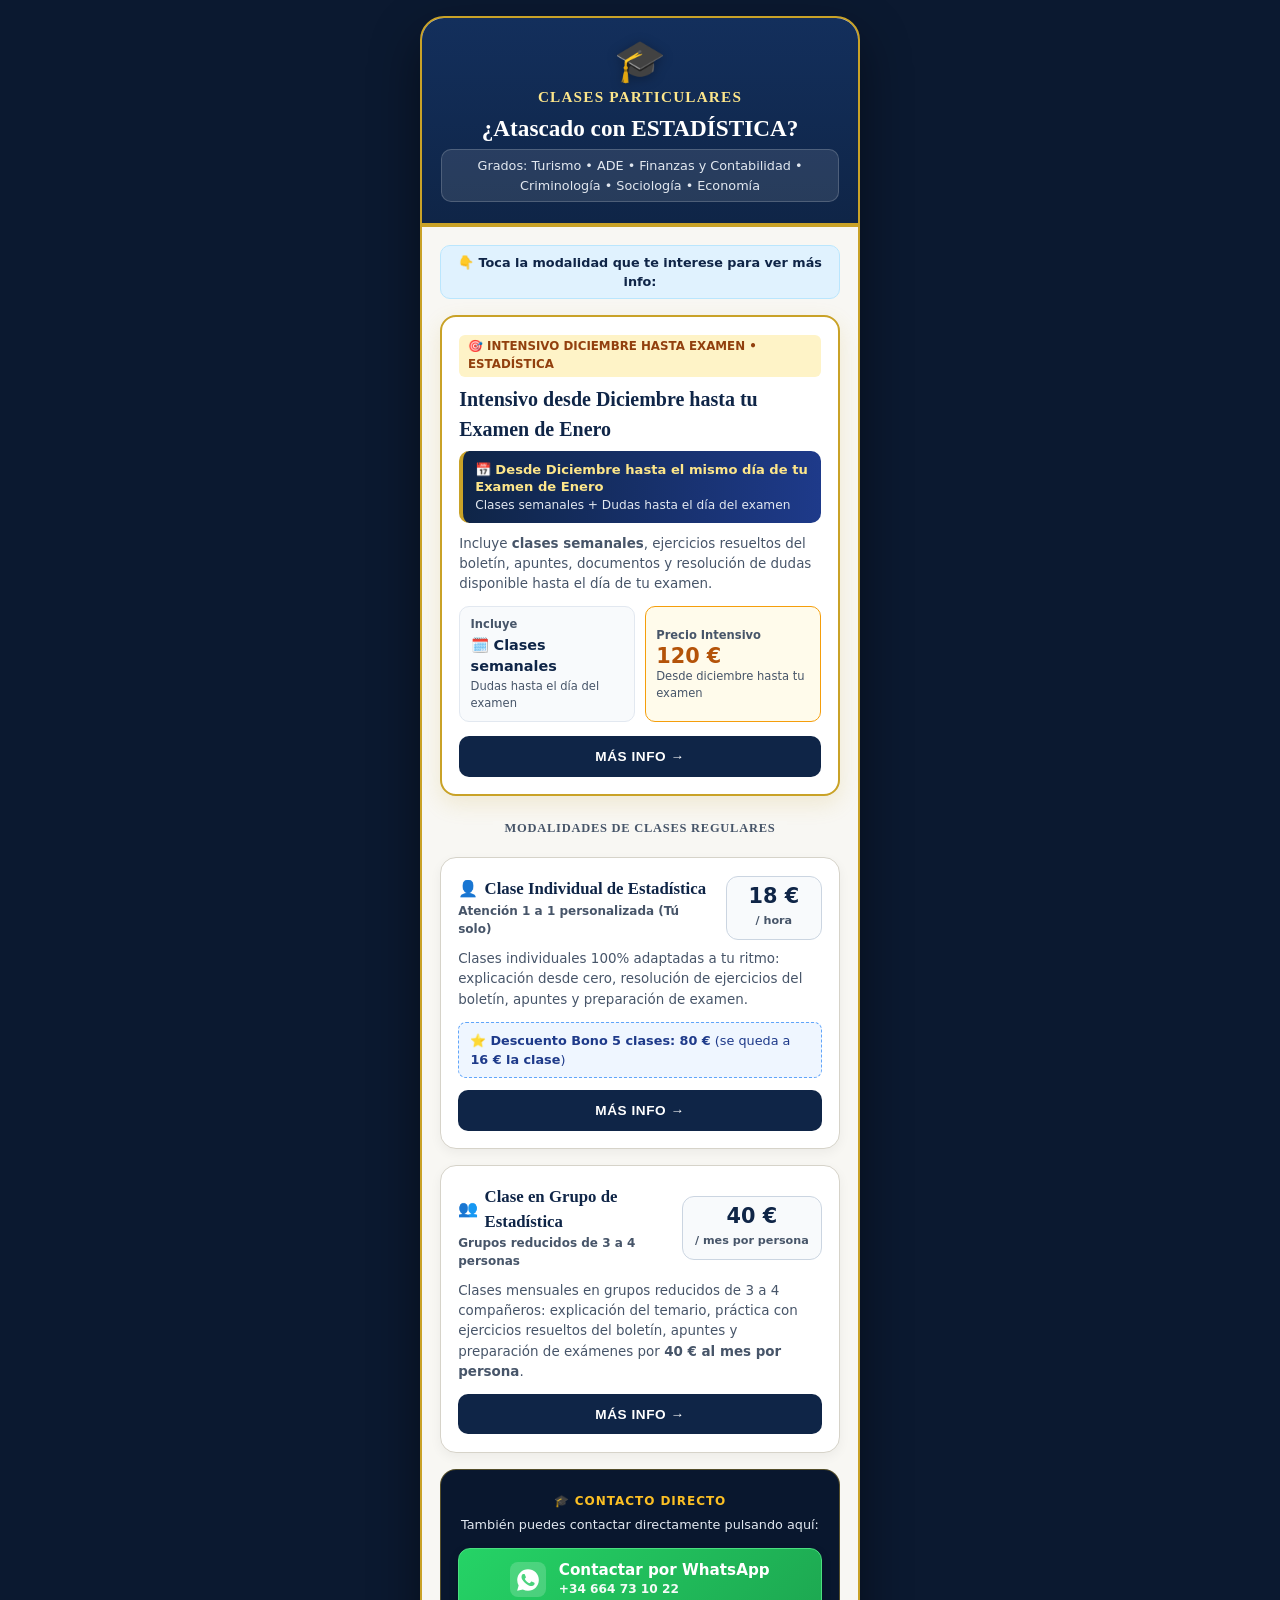
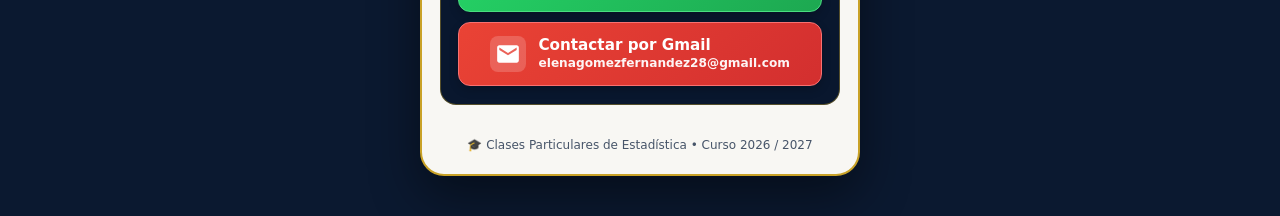
==== commit e707150d: "Actualizado texto del cartel: y normal, 10% exclusivo intensivo con detalles y botones limpios" ====
--- a/index.html
+++ b/index.html
@@ -18,10 +18,10 @@
             </p>
         </header>
 
-        <!-- PASO 1: LISTA DE LAS 3 OPCIONES (INTENSIVO, INDIVIDUAL, GRUPO) -->
+        <!-- PASO 1: LISTA DE LAS 3 OPCIONES CON BOTÓN "MÁS INFO" -->
         <main class="poster-body" id="view-list">
             <p class="tap-instruction">
-                👇 Toca la modalidad que te interese para ver toda la información y reservar plaza:
+                👇 Toca la modalidad que te interese para ver más info:
             </p>
 
             <!-- OPCIÓN 1: INTENSIVO DESDE DICIEMBRE HASTA EL EXAMEN DE ENERO -->
@@ -31,20 +31,20 @@
                 </div>
                 <div class="card-inner">
                     <span id="tag-exam-label" class="tag-exam">🎯 Desde Diciembre hasta tu Examen de Enero</span>
-                    <h2 id="card-int-heading">Intensivo para el Examen de Estadística</h2>
+                    <h2 id="card-int-heading">Intensivo desde Diciembre hasta tu Examen de Enero</h2>
                     <div class="highlight-duration-banner">
                         📅 <strong>Desde Diciembre hasta el mismo día de tu Examen de Enero</strong><br>
-                        <span>Clases semanales + Resolución de dudas continua hasta que te examines</span>
+                        <span>Clases semanales + Dudas hasta el día del examen</span>
                     </div>
                     <p class="card-desc">
-                        Acompañamiento completo hasta la fecha de tu convocatoria. Incluye <strong>clases semanales</strong>, ejercicios resueltos del boletín, apuntes, documentos y disponibilidad para resolver todas tus dudas hasta el día del examen.
+                        Incluye <strong>clases semanales</strong>, ejercicios resueltos del boletín, apuntes, documentos y resolución de dudas disponible hasta el día de tu examen.
                     </p>
 
                     <div class="intensive-stats">
                         <div class="stat-box">
-                            <span class="stat-label">Modalidad y seguimiento</span>
+                            <span class="stat-label">Incluye</span>
                             <span class="stat-value">🗓️ Clases semanales</span>
-                            <span class="stat-sub">Desde diciembre hasta tu examen</span>
+                            <span class="stat-sub">Dudas hasta el día del examen</span>
                         </div>
                         <div class="stat-box highlight-price">
                             <span id="int-price-label" class="stat-label">Con 10% Dto. (hasta 20 nov)</span>
@@ -57,7 +57,7 @@
                     </div>
 
                     <button type="button" class="btn-reserve">
-                        Ver Información y Reservar →
+                        Más info →
                     </button>
                 </div>
             </section>
@@ -92,7 +92,7 @@
                     </div>
 
                     <button type="button" class="btn-reserve btn-outline-academic">
-                        Ver Información y Reservar →
+                        Más info →
                     </button>
                 </div>
             </section>
@@ -119,7 +119,7 @@
                     </p>
 
                     <button type="button" class="btn-reserve btn-outline-academic">
-                        Ver Información y Reservar →
+                        Más info →
                     </button>
                 </div>
             </section>
@@ -128,7 +128,7 @@
             <section class="contact-box" id="contact-section">
                 <div class="contact-header">
                     <span class="contact-eyebrow">🎓 Contacto Directo</span>
-                    <p>También puedes escribirnos directamente pulsando aquí:</p>
+                    <p>También puedes contactar directamente pulsando aquí:</p>
                 </div>
 
                 <a id="main-wa-btn" href="https://wa.me/34664731022" target="_blank" rel="noopener noreferrer" class="btn-contact btn-whatsapp">
@@ -138,7 +138,7 @@
                         </svg>
                     </span>
                     <div class="btn-text-col">
-                        <span class="btn-main-text">WhatsApp</span>
+                        <span class="btn-main-text">Contactar por WhatsApp</span>
                         <span class="btn-sub-text">+34 664 73 10 22</span>
                     </div>
                 </a>
@@ -150,14 +150,14 @@
                         </svg>
                     </span>
                     <div class="btn-text-col">
-                        <span class="btn-main-text">Gmail</span>
+                        <span class="btn-main-text">Contactar por Gmail</span>
                         <span class="btn-sub-text">elenagomezfernandez28@gmail.com</span>
                     </div>
                 </a>
             </section>
         </main>
 
-        <!-- PASO 2: INFORMACIÓN DETALLADA DE LA MODALIDAD + BOTONCITO DE RESERVAR -->
+        <!-- PASO 2: MÁS INFO DE LA MODALIDAD + BOTONCITO DE CONTACTAR -->
         <main class="poster-body hidden" id="view-detail">
             <section class="card confirm-card">
                 <div class="card-inner">
@@ -170,31 +170,31 @@
                     <p id="detail-description" class="confirm-details"></p>
 
                     <div class="included-material">
-                        <div class="material-title">📚 Qué incluye y cómo trabajamos:</div>
+                        <div class="material-title">📚 Qué incluye y contenidos:</div>
                         <ul id="detail-bullets" class="material-list"></ul>
                     </div>
 
                     <div id="detail-price-box" class="confirm-price-box"></div>
 
-                    <!-- Opciones de botón Reservar para Individual (1 clase vs Bono 5 clases) -->
+                    <!-- Opciones de botón Contactar para Individual (1 clase vs Bono 5 clases) -->
                     <div id="detail-ind-buttons" class="hidden space-y-btn">
                         <button type="button" class="btn-reserve" onclick="proceedToElenaNotice('individual-1h')">
-                            Reservar Clase Individual (18 €/h) →
+                            Contactar (Clase Individual 18 €/h) →
                         </button>
                         <button type="button" class="btn-reserve btn-gold-pack" onclick="proceedToElenaNotice('individual-bono')">
-                            Reservar Bono 5 Clases (80 € • 16 €/clase) →
-                        </button>
-                    </div>
-
-                    <!-- Botón Reservar general -->
+                            Contactar (Bono 5 Clases 80 € • 16 €/clase) →
+                        </button>
+                    </div>
+
+                    <!-- Botón Contactar general -->
                     <button type="button" id="detail-single-btn" class="btn-reserve" onclick="proceedToElenaNotice()">
-                        Reservar →
-                    </button>
-                </div>
-            </section>
-        </main>
-
-        <!-- PASO 3: AVISO DE ENVÍO DE MENSAJE A LA PROFESORA ELENA + BOTONES VERDE Y ROJITO -->
+                        Contactar →
+                    </button>
+                </div>
+            </section>
+        </main>
+
+        <!-- PASO 3: AVISO DE ENVÍO DE MENSAJE A LA PROFESORA ELENA + BOTONES DE CONTACTAR -->
         <main class="poster-body hidden" id="view-confirm">
             <section class="card confirm-card">
                 <div class="card-inner">
@@ -202,18 +202,18 @@
                         ← Volver hacia atrás
                     </button>
 
-                    <div class="confirm-badge">Confirmación de Reserva</div>
+                    <div class="confirm-badge">Contactar sin compromiso</div>
                     <h2 id="confirm-modality-title" class="confirm-heading"></h2>
                     <div id="confirm-modality-price" class="confirm-price-box"></div>
 
                     <div class="elena-notice-box">
                         <div class="notice-icon">📩</div>
                         <p class="notice-text">
-                            <strong>Se le enviará un mensaje a la profesora Elena para reservar tu clase y se pondrá en contacto contigo.</strong>
+                            <strong>Se le enviará un mensaje a la profesora Elena sobre esta modalidad y se pondrá en contacto contigo.</strong>
                         </p>
                     </div>
 
-                    <label class="channel-label">Selecciona por dónde quieres enviar tu reserva a Elena:</label>
+                    <label class="channel-label">Elige por qué vía prefieres contactar con Elena:</label>
                     <div class="channel-selector">
                         <button type="button" id="ch-whatsapp" class="ch-btn ch-wa active" onclick="selectChannel('whatsapp')">
                             <div class="ch-icon-row">
@@ -236,24 +236,24 @@
                     </div>
 
                     <button type="button" class="btn-reserve btn-confirm-final" onclick="finalizeBooking()">
-                        Reservar →
-                    </button>
-                </div>
-            </section>
-        </main>
-
-        <!-- PASO 4: PANTALLA DE CLASE RESERVADA -->
+                        Contactar →
+                    </button>
+                </div>
+            </section>
+        </main>
+
+        <!-- PASO 4: PANTALLA DE SOLICITUD ENVIADA -->
         <main class="poster-body hidden" id="view-booked">
             <section class="card success-card">
                 <div class="card-inner text-center">
                     <div class="success-check">✅</div>
-                    <h2 class="success-title">¡Clase Reservada!</h2>
+                    <h2 class="success-title">¡Mensaje preparado!</h2>
                     <p class="success-subtitle">
-                        Tu solicitud para <strong id="booked-modality-label"></strong> ya está lista y se ha abierto el mensaje para la profesora <strong>Elena</strong>. Se pondrá en contacto contigo lo antes posible.
+                        Se ha abierto la conversación para consultar sobre <strong id="booked-modality-label"></strong> con la profesora <strong>Elena</strong>. Se pondrá en contacto contigo lo antes posible.
                     </p>
 
                     <div class="direct-resend-box">
-                        <p class="resend-hint">Si no se ha abierto automáticamente en tu dispositivo, pulsa aquí para enviarlo:</p>
+                        <p class="resend-hint">Si no se ha abierto automáticamente en tu dispositivo, pulsa aquí para contactar:</p>
                         <a id="final-wa-link" href="#" target="_blank" rel="noopener noreferrer" class="btn-contact btn-whatsapp mb-small">
                             <span class="app-logo-wrap">
                                 <svg viewBox="0 0 24 24" width="24" height="24" fill="currentColor">
@@ -261,7 +261,7 @@
                                 </svg>
                             </span>
                             <div class="btn-text-col">
-                                <span class="btn-main-text">Enviar por WhatsApp</span>
+                                <span class="btn-main-text">Contactar por WhatsApp</span>
                                 <span class="btn-sub-text">+34 664 73 10 22</span>
                             </div>
                         </a>
@@ -272,7 +272,7 @@
                                 </svg>
                             </span>
                             <div class="btn-text-col">
-                                <span class="btn-main-text">Enviar por Gmail</span>
+                                <span class="btn-main-text">Contactar por Gmail</span>
                                 <span class="btn-sub-text">elenagomezfernandez28@gmail.com</span>
                             </div>
                         </a>
